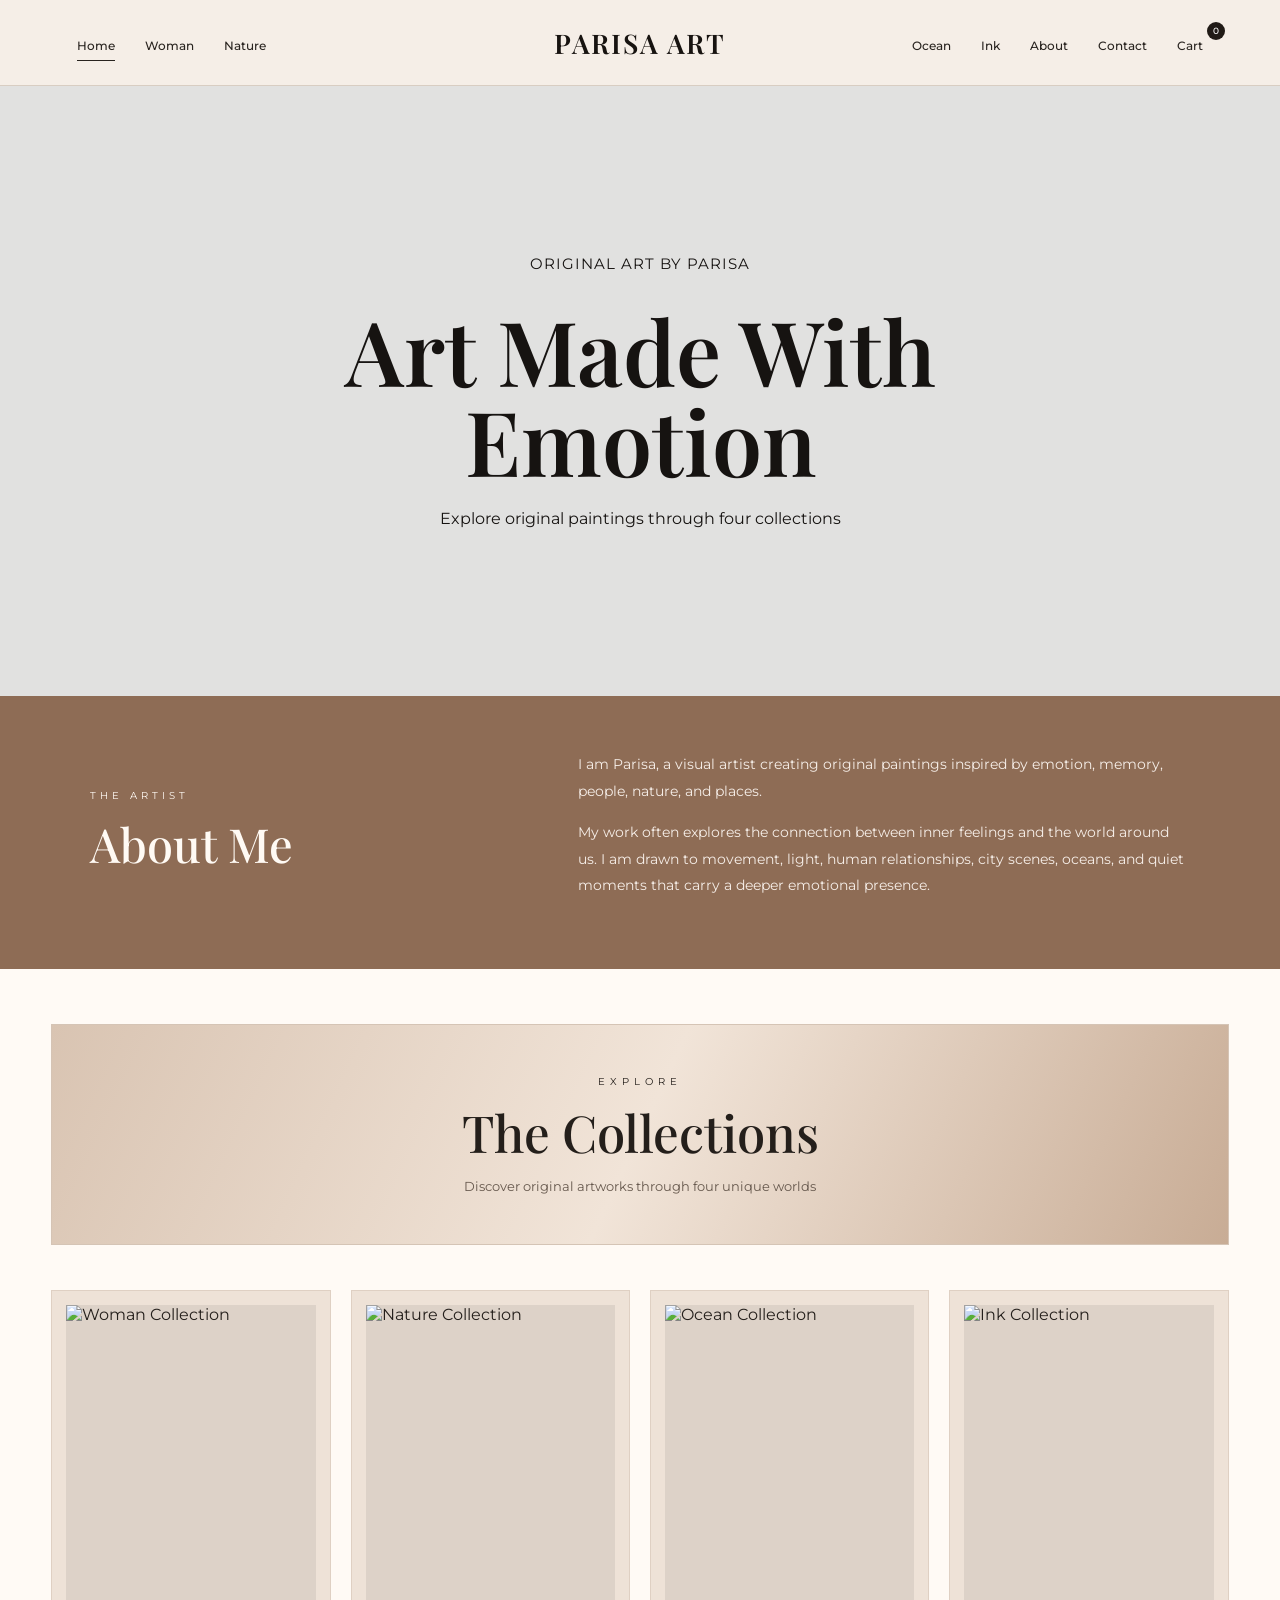
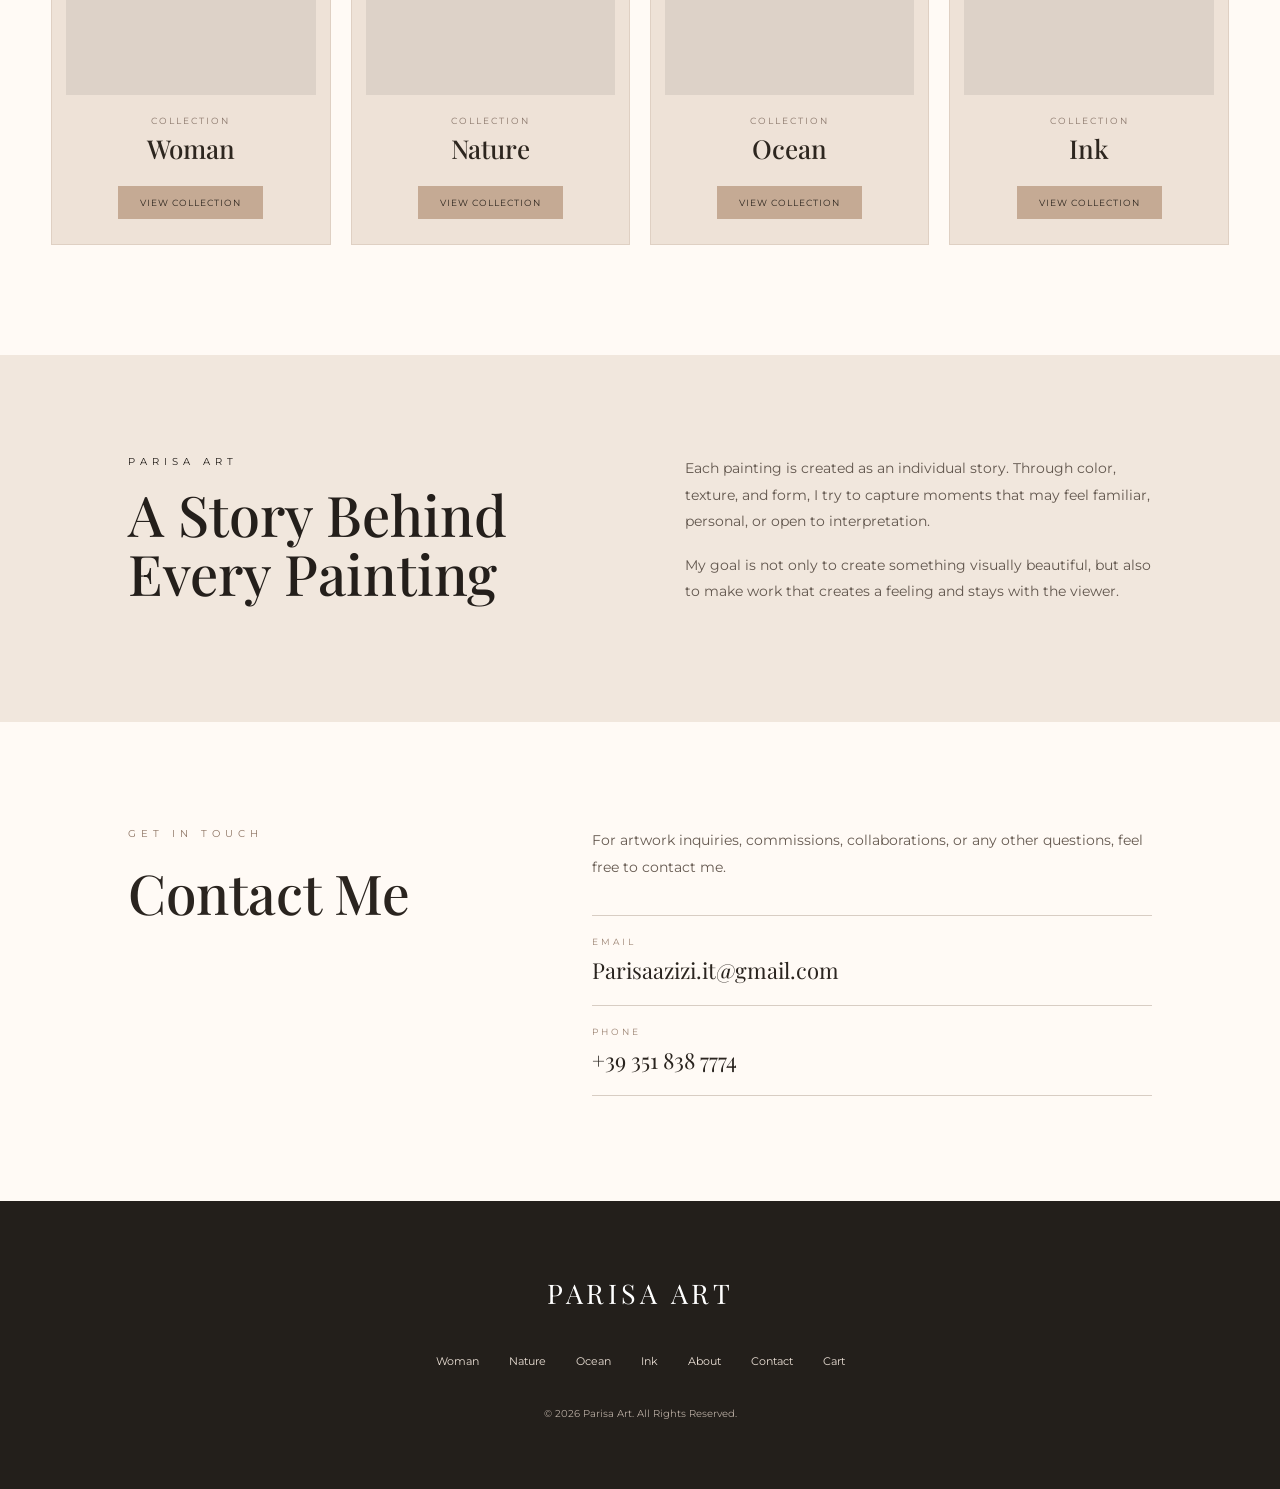
==== index.html @ aad789e2 "Add files via upload" ====
<!DOCTYPE html>
<html lang="en">

<head>
    <meta charset="UTF-8">

    <meta
        name="viewport"
        content="width=device-width, initial-scale=1.0"
    >

    <title>Parisa Art</title>

    <link rel="stylesheet" href="style.css">
    <link rel="stylesheet" href="home.css">

    <link rel="preconnect" href="https://fonts.googleapis.com">

    <link
        rel="preconnect"
        href="https://fonts.gstatic.com"
        crossorigin
    >

    <link
        href="https://fonts.googleapis.com/css2?family=Montserrat:wght@400;500;600&family=Playfair+Display:wght@500;600&display=swap"
        rel="stylesheet"
    >
</head>


<body class="home-page">


<!-- =========================================
     HEADER
========================================= -->

<header class="home-header">

    <nav class="home-nav home-nav-left">

        <a
            href="index.html"
            class="active"
        >
            Home
        </a>

        <a href="woman.html">
            Woman
        </a>

        <a href="nature.html">
            Nature
        </a>

    </nav>


    <a
        href="index.html"
        class="home-logo"
    >
        PARISA ART
    </a>


    <nav class="home-nav home-nav-right">

        <a href="ocean.html">
            Ocean
        </a>

        <a href="ink.html">
            Ink
        </a>

        <a href="#about">
            About
        </a>

        <a href="#contact">
            Contact
        </a>

        <a
            href="cart.html"
            class="home-cart"
        >
            Cart

            <span id="cart-count">
                0
            </span>
        </a>

    </nav>

</header>



<!-- =========================================
     HERO
========================================= -->

<section class="home-hero">

    <div class="home-hero-background"></div>


    <div class="home-hero-content">

        <p>
            ORIGINAL ART BY PARISA
        </p>


        <h1>
            Art Made With Emotion
        </h1>


        <span>
            Explore original paintings through four collections
        </span>

    </div>

</section>



<!-- =========================================
     ABOUT ME BROWN BAR
========================================= -->

<section
    class="about-strip"
    id="about"
>

    <div class="about-strip-inner">

        <div class="about-strip-title">

            <p>
                THE ARTIST
            </p>

            <h2>
                About Me
            </h2>

        </div>


        <div class="about-strip-text">

            <p>
                I am Parisa, a visual artist creating original
                paintings inspired by emotion, memory, people,
                nature, and places.
            </p>

            <p>
                My work often explores the connection between
                inner feelings and the world around us. I am
                drawn to movement, light, human relationships,
                city scenes, oceans, and quiet moments that
                carry a deeper emotional presence.
            </p>

        </div>

    </div>

</section>



<!-- =========================================
     COLLECTION INTRO
========================================= -->

<section class="collection-banner">

    <p>
        EXPLORE
    </p>

    <h2>
        The Collections
    </h2>

    <span>
        Discover original artworks through four unique worlds
    </span>

</section>



<!-- =========================================
     FOUR COLLECTIONS
========================================= -->

<main class="home-collections">


    <!-- WOMAN -->

    <a
        href="woman.html"
        class="home-collection-card"
    >

        <div class="home-collection-image">

            <img
                src="image/birth-God.jpg"
                alt="Woman Collection"
            >

        </div>


        <div class="home-collection-info">

            <p>
                Collection
            </p>

            <h3>
                Woman
            </h3>

            <span>
                VIEW COLLECTION
            </span>

        </div>

    </a>



    <!-- NATURE -->

    <a
        href="nature.html"
        class="home-collection-card"
    >

        <div class="home-collection-image">

            <img
                src="image/Salzburg night.jpg"
                alt="Nature Collection"
            >

        </div>


        <div class="home-collection-info">

            <p>
                Collection
            </p>

            <h3>
                Nature
            </h3>

            <span>
                VIEW COLLECTION
            </span>

        </div>

    </a>



    <!-- OCEAN -->

    <a
        href="ocean.html"
        class="home-collection-card"
    >

        <div class="home-collection-image">

            <img
                src="image/Ocean 2.jpg"
                alt="Ocean Collection"
            >

        </div>


        <div class="home-collection-info">

            <p>
                Collection
            </p>

            <h3>
                Ocean
            </h3>

            <span>
                VIEW COLLECTION
            </span>

        </div>

    </a>



    <!-- INK -->

    <a
        href="ink.html"
        class="home-collection-card"
    >

        <div class="home-collection-image">

            <img
                src="image/1-1.jpg"
                alt="Ink Collection"
            >

        </div>


        <div class="home-collection-info">

            <p>
                Collection
            </p>

            <h3>
                Ink
            </h3>

            <span>
                VIEW COLLECTION
            </span>

        </div>

    </a>


</main>



<!-- =========================================
     ARTIST STORY
========================================= -->

<section class="home-about">

    <div class="home-about-left">

        <p>
            PARISA ART
        </p>


        <h2>
            A Story Behind
            Every Painting
        </h2>

    </div>


    <div class="home-about-right">

        <p>
            Each painting is created as an individual story.
            Through color, texture, and form, I try to capture
            moments that may feel familiar, personal, or open
            to interpretation.
        </p>


        <p>
            My goal is not only to create something visually
            beautiful, but also to make work that creates a
            feeling and stays with the viewer.
        </p>

    </div>

</section>



<!-- =========================================
     CONTACT ME - WHITE SECTION
========================================= -->

<section
    class="home-contact-white"
    id="contact"
>

    <div class="contact-white-title">

        <p>
            GET IN TOUCH
        </p>

        <h2>
            Contact Me
        </h2>

    </div>


    <div class="contact-white-content">

        <p class="contact-white-intro">
            For artwork inquiries, commissions,
            collaborations, or any other questions,
            feel free to contact me.
        </p>


        <div class="contact-white-row">

            <span>
                EMAIL
            </span>

            <a href="mailto:Parisaazizi.it@gmail.com">
                Parisaazizi.it@gmail.com
            </a>

        </div>


        <div class="contact-white-row">

            <span>
                PHONE
            </span>

            <a href="tel:+393518387774">
                +39 351 838 7774
            </a>

        </div>

    </div>

</section>



<!-- =========================================
     FOOTER
========================================= -->

<footer class="home-footer">

    <a
        href="index.html"
        class="home-footer-logo"
    >
        PARISA ART
    </a>


    <div class="home-footer-links">

        <a href="woman.html">
            Woman
        </a>

        <a href="nature.html">
            Nature
        </a>

        <a href="ocean.html">
            Ocean
        </a>

        <a href="ink.html">
            Ink
        </a>

        <a href="#about">
            About
        </a>

        <a href="#contact">
            Contact
        </a>

        <a href="cart.html">
            Cart
        </a>

    </div>


    <p>
        © 2026 Parisa Art. All Rights Reserved.
    </p>

</footer>


<script src="script.js"></script>


</body>

</html>
---- style.css ----
/* =========================
   GENERAL
========================= */

* {
    margin: 0;
    padding: 0;
    box-sizing: border-box;
}


html {
    scroll-behavior: smooth;
}


body {
    font-family: "Montserrat", sans-serif;

    background: #fffdf9;

    color: #1c1c1c;
}


a {
    color: inherit;
}


button {
    font-family: inherit;
}



/* =========================
   HEADER
========================= */

.site-header {
    min-height: 82px;

    display: grid;

    grid-template-columns:
        1fr auto 1fr;

    align-items: center;

    padding:
        0 5%;

    background: white;

    border-bottom:
        1px solid #e8e4dd;

    position: sticky;

    top: 0;

    z-index: 100;
}


.logo {
    justify-self: start;

    text-decoration: none;

    font-size: 22px;

    font-weight: 500;

    letter-spacing: 5px;
}


.main-nav {
    display: flex;

    align-items: center;

    justify-content: center;

    gap: 38px;
}


.main-nav a {
    text-decoration: none;

    font-size: 11px;

    letter-spacing: 1px;
}


.main-nav a:hover {
    opacity: 0.5;
}


.cart-link {
    justify-self: end;

    position: relative;

    text-decoration: none;

    font-size: 11px;

    letter-spacing: 1px;
}


#cart-count {
    display: inline-flex;

    align-items: center;

    justify-content: center;

    width: 20px;

    height: 20px;

    margin-left: 5px;

    border-radius: 50%;

    background: #1c1c1c;

    color: white;

    font-size: 10px;
}



/* =========================
   HOME INTRO
========================= */

.home-intro {
    padding:
        110px 20px
        70px;

    text-align: center;
}


.eyebrow {
    margin-bottom: 20px;

    font-size: 10px;

    letter-spacing: 5px;

    text-transform: uppercase;
}


.home-intro h1 {
    font-family:
        "Playfair Display",
        serif;

    font-size:
        clamp(
            48px,
            6vw,
            85px
        );

    font-weight: 500;

    line-height: 1;
}


.intro-text {
    margin-top: 25px;

    color: #777;

    font-size: 14px;
}



/* =========================
   HOME CATEGORIES
========================= */

.home-categories {
    width: min(
        1450px,
        92%
    );

    margin:
        0 auto 120px;

    display: grid;

    grid-template-columns:
        repeat(
            2,
            minmax(0, 1fr)
        );

    gap: 55px 35px;
}


.category-card {
    text-decoration: none;

    display: block;
}


.category-image {
    overflow: hidden;

    background: #eee8df;
}


.category-image img {
    width: 100%;

    height: 620px;

    display: block;

    object-fit: cover;

    transition:
        transform 0.5s ease;
}


.category-card:hover
.category-image img {
    transform:
        scale(1.025);
}


.category-info {
    padding:
        20px 2px;
}


.category-info h2 {
    margin-bottom: 8px;

    font-family:
        "Playfair Display",
        serif;

    font-size: 36px;

    font-weight: 500;
}


.category-info span {
    font-size: 11px;

    letter-spacing: 1px;
}



/* =========================
   ABOUT HOME
========================= */

.about-section {
    padding:
        120px 20px;

    text-align: center;

    background: #eee6da;
}


.about-section h2 {
    margin:
        20px 0 25px;

    font-family:
        "Playfair Display",
        serif;

    font-size: 50px;

    font-weight: 500;
}


.about-section > p:last-child {
    max-width: 650px;

    margin: auto;

    color: #555;

    line-height: 1.9;

    font-size: 14px;
}



/* =========================
   COLLECTION HEADER
========================= */

.collection-header {
    padding:
        100px 20px
        75px;

    text-align: center;
}


.collection-header h1 {
    font-family:
        "Playfair Display",
        serif;

    font-size:
        clamp(
            45px,
            6vw,
            72px
        );

    font-weight: 500;
}


.collection-header > p:last-child {
    max-width: 650px;

    margin:
        22px auto 0;

    color: #777;

    font-size: 14px;

    line-height: 1.8;
}



/* =========================
   COLLECTION GRID
========================= */

.collection-container {
    width: min(
        1450px,
        92%
    );

    margin:
        0 auto;

    padding-bottom:
        120px;
}


.art-grid {
    display: grid;

    grid-template-columns:
        repeat(
            3,
            minmax(0, 1fr)
        );

    gap:
        70px 35px;
}


.art-card {
    min-width: 0;
}


.image-container {
    position: relative;

    overflow: hidden;

    background: #f1ece4;
}


.image-container img {
    width: 100%;

    height: 520px;

    display: block;

    object-fit: contain;

    background: #f1ece4;

    transition:
        transform 0.4s ease;
}


.art-card:hover
.image-container img {
    transform:
        scale(1.015);
}



/* =========================
   FAVORITE
========================= */

.heart {
    position: absolute;

    top: 15px;

    right: 15px;

    width: 40px;

    height: 40px;

    display: flex;

    align-items: center;

    justify-content: center;

    border: none;

    border-radius: 50%;

    background:
        rgba(
            255,
            255,
            255,
            0.92
        );

    cursor: pointer;

    font-size: 20px;
}


.heart.active {
    color: #a32929;
}



/* =========================
   ART INFO
========================= */

.art-details {
    padding-top: 18px;
}


.art-details h3 {
    margin-bottom: 7px;

    font-size: 16px;

    font-weight: 600;
}


.art-details p {
    min-height: 28px;

    margin-bottom: 18px;

    color: #777;

    font-size: 11px;
}


.art-bottom {
    display: flex;

    justify-content:
        space-between;

    align-items: center;

    gap: 20px;
}


.art-bottom strong {
    font-size: 16px;
}


.add-cart {
    border: none;

    background: transparent;

    cursor: pointer;

    text-decoration: underline;

    font-size: 11px;
}



/* =========================
   FOOTER
========================= */

footer {
    padding:
        65px 20px;

    text-align: center;

    background: #1d1d1d;

    color: white;

    font-size: 11px;

    line-height: 2;
}


.footer-logo {
    margin-bottom: 14px;

    font-size: 23px;

    letter-spacing: 5px;
}



/* =========================
   CART PAGE
========================= */

.cart-page {
    width: min(
        1100px,
        90%
    );

    min-height: 65vh;

    margin:
        80px auto;
}


.cart-page h1 {
    margin-bottom: 45px;

    font-family:
        "Playfair Display",
        serif;

    font-size: 52px;

    font-weight: 500;
}


.cart-item {
    display: grid;

    grid-template-columns:
        120px
        1fr
        auto
        auto;

    gap: 25px;

    align-items: center;

    padding:
        25px 0;

    border-bottom:
        1px solid #ddd;
}


.cart-item-image {
    width: 110px;

    height: 130px;

    object-fit: contain;

    background: #f1ece4;
}


.cart-item-info h3 {
    margin-bottom: 8px;

    font-size: 16px;
}


.cart-item-info p {
    color: #777;

    font-size: 11px;
}


.cart-item-price {
    font-weight: 600;
}


.remove-button {
    border: none;

    background: transparent;

    cursor: pointer;

    text-decoration: underline;
}


.cart-summary {
    width: min(
        420px,
        100%
    );

    margin:
        50px 0
        0 auto;

    padding: 30px;

    background: #f1ece4;
}


.cart-summary-row {
    display: flex;

    justify-content:
        space-between;

    margin-bottom: 25px;

    font-size: 19px;

    font-weight: 600;
}


.checkout-button {
    width: 100%;

    padding: 16px;

    border: none;

    background: #1d1d1d;

    color: white;

    cursor: pointer;
}


.empty-cart {
    padding:
        60px 0;

    color: #777;
}



/* =========================
   TABLET
========================= */

@media
(max-width: 1000px) {

    .site-header {
        grid-template-columns:
            1fr auto;
    }


    .main-nav {
        display: none;
    }


    .home-categories {
        grid-template-columns:
            1fr 1fr;
    }


    .category-image img {
        height: 480px;
    }


    .art-grid {
        grid-template-columns:
            repeat(
                2,
                1fr
            );
    }

}



/* =========================
   MOBILE
========================= */

@media
(max-width: 650px) {

    .site-header {
        min-height: 70px;

        padding:
            0 20px;
    }


    .logo {
        font-size: 17px;

        letter-spacing: 3px;
    }


    .home-intro {
        padding-top: 80px;
    }


    .home-categories {
        grid-template-columns:
            1fr;

        gap: 45px;
    }


    .category-image img {
        height: 480px;
    }


    .category-info h2 {
        font-size: 31px;
    }


    .collection-container {
        width: calc(
            100% - 40px
        );
    }


    .art-grid {
        grid-template-columns:
            1fr;
    }


    .image-container img {
        height: auto;

        max-height: 650px;
    }


    .cart-item {
        grid-template-columns:
            90px 1fr;
    }


    .cart-item-price,
    .remove-button {
        grid-column: 2;
    }

}
---- home.css ----
/* =========================================
   HOME PAGE
========================================= */

.home-page {
    margin: 0;

    background: #fffaf5 !important;

    color: #241f1b;
}



/* =========================================
   HEADER
========================================= */

.home-header {
    height: 86px;

    display: grid;

    grid-template-columns:
        1fr auto 1fr;

    align-items: center;

    padding: 0 6%;

    background: #f5eee7;

    border-bottom:
        1px solid #d8cdc2;

    position: relative;

    z-index: 20;
}


.home-nav {
    display: flex;

    align-items: center;

    gap: 30px;
}


.home-nav-left {
    justify-content: flex-start;
}


.home-nav-right {
    justify-content: flex-end;
}


.home-nav a {
    position: relative;

    padding: 32px 0 27px;

    color: #28231f;

    text-decoration: none;

    font-size: 12px;

    font-weight: 500;
}


.home-nav a::after {
    content: "";

    position: absolute;

    left: 0;

    bottom: 19px;

    width: 0;

    height: 1px;

    background: #28231f;

    transition: width 0.25s ease;
}


.home-nav a:hover::after,
.home-nav a.active::after {
    width: 100%;
}


.home-logo {
    color: #171310;

    text-decoration: none;

    font-family:
        "Playfair Display",
        serif;

    font-size: 27px;

    font-weight: 600;

    letter-spacing: 2px;
}


.home-cart {
    position: relative;
}


.home-cart #cart-count {
    position: absolute;

    top: 16px;

    right: -22px;

    width: 18px;

    height: 18px;

    display: flex;

    align-items: center;

    justify-content: center;

    background: #201a16;

    color: white;

    border-radius: 50%;

    font-size: 9px;
}



/* =========================================
   HERO
========================================= */

.home-hero {
    position: relative;

    min-height: 610px;

    display: flex;

    align-items: center;

    justify-content: center;

    overflow: hidden;

    text-align: center;

    background: #ddd;
}


.home-hero-background {
    position: absolute;

    inset: -20px;

    background-image:
        url("image/Head.jpg");

    background-size: cover;

    background-position: center;

    filter: blur(7px);

    transform: scale(1.06);
}


.home-hero::after {
    content: "";

    position: absolute;

    inset: 0;

    background:
        rgba(255, 248, 241, 0.10);
}


.home-hero-content {
    position: relative;

    z-index: 2;

    max-width: 950px;

    padding: 50px 25px;

    color: #161311;
}


.home-hero-content > p {
    margin-bottom: 32px;

    font-size: 15px;

    letter-spacing: 1px;
}


.home-hero-content h1 {
    margin-bottom: 24px;

    font-family:
        "Playfair Display",
        serif;

    font-size:
        clamp(
            58px,
            7vw,
            90px
        );

    font-weight: 600;

    line-height: 1;
}


.home-hero-content span {
    font-size: 16px;
}



/* =========================================
   ABOUT ME BROWN STRIP
========================================= */

.about-strip {
    padding:
        55px 7%;

    background: #8e6c55;

    color: #fffaf4;
}


.about-strip-inner {
    width:
        min(
            1250px,
            100%
        );

    margin: auto;

    display: grid;

    grid-template-columns:
        0.8fr 1.2fr;

    gap: 80px;

    align-items: center;
}


.about-strip-title > p {
    margin-bottom: 10px;

    font-size: 10px;

    letter-spacing: 4px;
}


.about-strip-title h2 {
    font-family:
        "Playfair Display",
        serif;

    font-size: 47px;

    font-weight: 500;
}


.about-strip-text p {
    max-width: 650px;

    margin-bottom: 15px;

    font-size: 14px;

    line-height: 1.9;

    color: #f6eee8;
}



/* =========================================
   COLLECTION BANNER
========================================= */

.collection-banner {
    margin:
        55px auto 45px;

    width:
        min(
            92%,
            1400px
        );

    padding:
        50px 20px;

    text-align: center;

    background:
        linear-gradient(
            115deg,
            #d9c4b2,
            #f1e4d8,
            #c8ac95
        );

    border:
        1px solid #d5c4b5;
}


.collection-banner > p {
    margin-bottom: 10px;

    font-size: 10px;

    letter-spacing: 5px;
}


.collection-banner h2 {
    font-family:
        "Playfair Display",
        serif;

    font-size: 51px;

    font-weight: 500;
}


.collection-banner span {
    display: block;

    margin-top: 12px;

    font-size: 13px;

    color: #66584d;
}



/* =========================================
   FOUR COLLECTIONS
========================================= */

.home-collections {
    width:
        min(
            1400px,
            92%
        );

    margin:
        0 auto 110px;

    display: grid;

    grid-template-columns:
        repeat(
            4,
            minmax(0, 1fr)
        );

    gap: 20px;
}


.home-collection-card {
    display: block;

    background: #eee2d7;

    border:
        1px solid #dfd0c3;

    text-decoration: none;

    transition:
        transform 0.25s ease;
}


.home-collection-card:hover {
    transform:
        translateY(-5px);
}


.home-collection-image {
    margin:
        14px 14px 0;

    overflow: hidden;

    background: #ddd2c8;
}


.home-collection-image img {
    width: 100%;

    height: 390px;

    display: block;

    object-fit: cover;

    transition:
        transform 0.45s ease;
}


.home-collection-card:hover
.home-collection-image img {
    transform:
        scale(1.025);
}


.home-collection-info {
    padding:
        20px 18px 25px;

    text-align: center;

    color: #2d261f;
}


.home-collection-info p {
    margin-bottom: 5px;

    color: #89766a;

    font-size: 9px;

    letter-spacing: 2px;

    text-transform: uppercase;
}


.home-collection-info h3 {
    margin-bottom: 20px;

    font-family:
        "Playfair Display",
        serif;

    font-size: 26px;

    font-weight: 500;
}


.home-collection-info span {
    display: inline-block;

    padding:
        11px 22px;

    background: #c5aa94;

    font-size: 9px;

    letter-spacing: 1px;
}



/* =========================================
   ARTIST STORY
========================================= */

.home-about {
    display: grid;

    grid-template-columns:
        1fr 1fr;

    gap: 90px;

    padding:
        100px 10%;

    background: #f1e7dd;
}


.home-about-left > p {
    margin-bottom: 17px;

    font-size: 10px;

    letter-spacing: 5px;
}


.home-about-left h2 {
    max-width: 550px;

    font-family:
        "Playfair Display",
        serif;

    font-size: 56px;

    font-weight: 500;

    line-height: 1.05;
}


.home-about-right {
    display: flex;

    flex-direction: column;

    justify-content: center;
}


.home-about-right p {
    max-width: 600px;

    margin-bottom: 17px;

    color: #62574e;

    font-size: 14px;

    line-height: 1.9;
}



/* =========================================
   CONTACT - WHITE SECTION
========================================= */

.home-contact-white {
    padding:
        105px 10%;

    display: grid;

    grid-template-columns:
        0.8fr 1.2fr;

    gap: 90px;

    background: #fffaf5;

    color: #2a241f;
}


.contact-white-title > p {
    margin-bottom: 15px;

    color: #8f7665;

    font-size: 10px;

    letter-spacing: 5px;
}


.contact-white-title h2 {
    margin: 0;

    font-family:
        "Playfair Display",
        serif;

    font-size: 55px;

    font-weight: 500;
}


.contact-white-intro {
    max-width: 650px;

    margin:
        0 0 35px;

    color: #665a51;

    font-size: 14px;

    line-height: 1.9;
}


.contact-white-row {
    padding:
        20px 0;

    border-top:
        1px solid #d8cdc3;
}


.contact-white-row:last-child {
    border-bottom:
        1px solid #d8cdc3;
}


.contact-white-row span {
    display: block;

    margin-bottom: 8px;

    color: #9b8372;

    font-size: 9px;

    letter-spacing: 3px;
}


.contact-white-row a {
    color: #2a241f;

    text-decoration: none;

    font-family:
        "Playfair Display",
        serif;

    font-size: 22px;
}


.contact-white-row a:hover {
    opacity: 0.6;
}



/* =========================================
   FOOTER
========================================= */

.home-footer {
    padding:
        65px 20px;

    text-align: center;

    background: #231f1b;

    color: white;
}


.home-footer-logo {
    display: inline-block;

    margin-bottom: 30px;

    color: white;

    text-decoration: none;

    font-family:
        "Playfair Display",
        serif;

    font-size: 27px;

    letter-spacing: 4px;
}


.home-footer-links {
    display: flex;

    justify-content: center;

    flex-wrap: wrap;

    gap: 30px;

    margin-bottom: 32px;
}


.home-footer-links a {
    color: #e9ded4;

    text-decoration: none;

    font-size: 11px;
}


.home-footer > p {
    color: #b6aaa0;

    font-size: 10px;
}



/* =========================================
   TABLET
========================================= */

@media
(max-width: 1000px) {

    .home-header {
        grid-template-columns:
            1fr auto;
    }


    .home-nav-left,
    .home-nav-right > a:not(.home-cart) {
        display: none;
    }


    .home-logo {
        justify-self: start;
    }


    .home-nav-right {
        justify-self: end;
    }


    .about-strip-inner {
        grid-template-columns:
            1fr;

        gap: 30px;
    }


    .home-collections {
        grid-template-columns:
            repeat(
                2,
                1fr
            );
    }


    .home-collection-image img {
        height: 470px;
    }


    .home-about,
    .home-contact-white {
        grid-template-columns:
            1fr;

        gap: 40px;
    }

}



/* =========================================
   MOBILE
========================================= */

@media
(max-width: 650px) {

    .home-header {
        height: 72px;

        padding:
            0 20px;
    }


    .home-logo {
        font-size: 19px;
    }


    .home-hero {
        min-height: 480px;
    }


    .home-hero-content h1 {
        font-size: 51px;
    }


    .home-hero-content span {
        font-size: 13px;
    }


    .about-strip {
        padding:
            50px 25px;
    }


    .about-strip-title h2 {
        font-size: 40px;
    }


    .collection-banner {
        margin-top: 30px;
    }


    .collection-banner h2 {
        font-size: 40px;
    }


    .home-collections {
        grid-template-columns:
            1fr;
    }


    .home-collection-image img {
        height: 500px;
    }


    .home-about {
        padding:
            75px 25px;
    }


    .home-about-left h2 {
        font-size: 43px;
    }


    .home-contact-white {
        padding:
            75px 25px;
    }


    .contact-white-title h2 {
        font-size: 43px;
    }


    .contact-white-row a {
        font-size: 17px;
    }

}
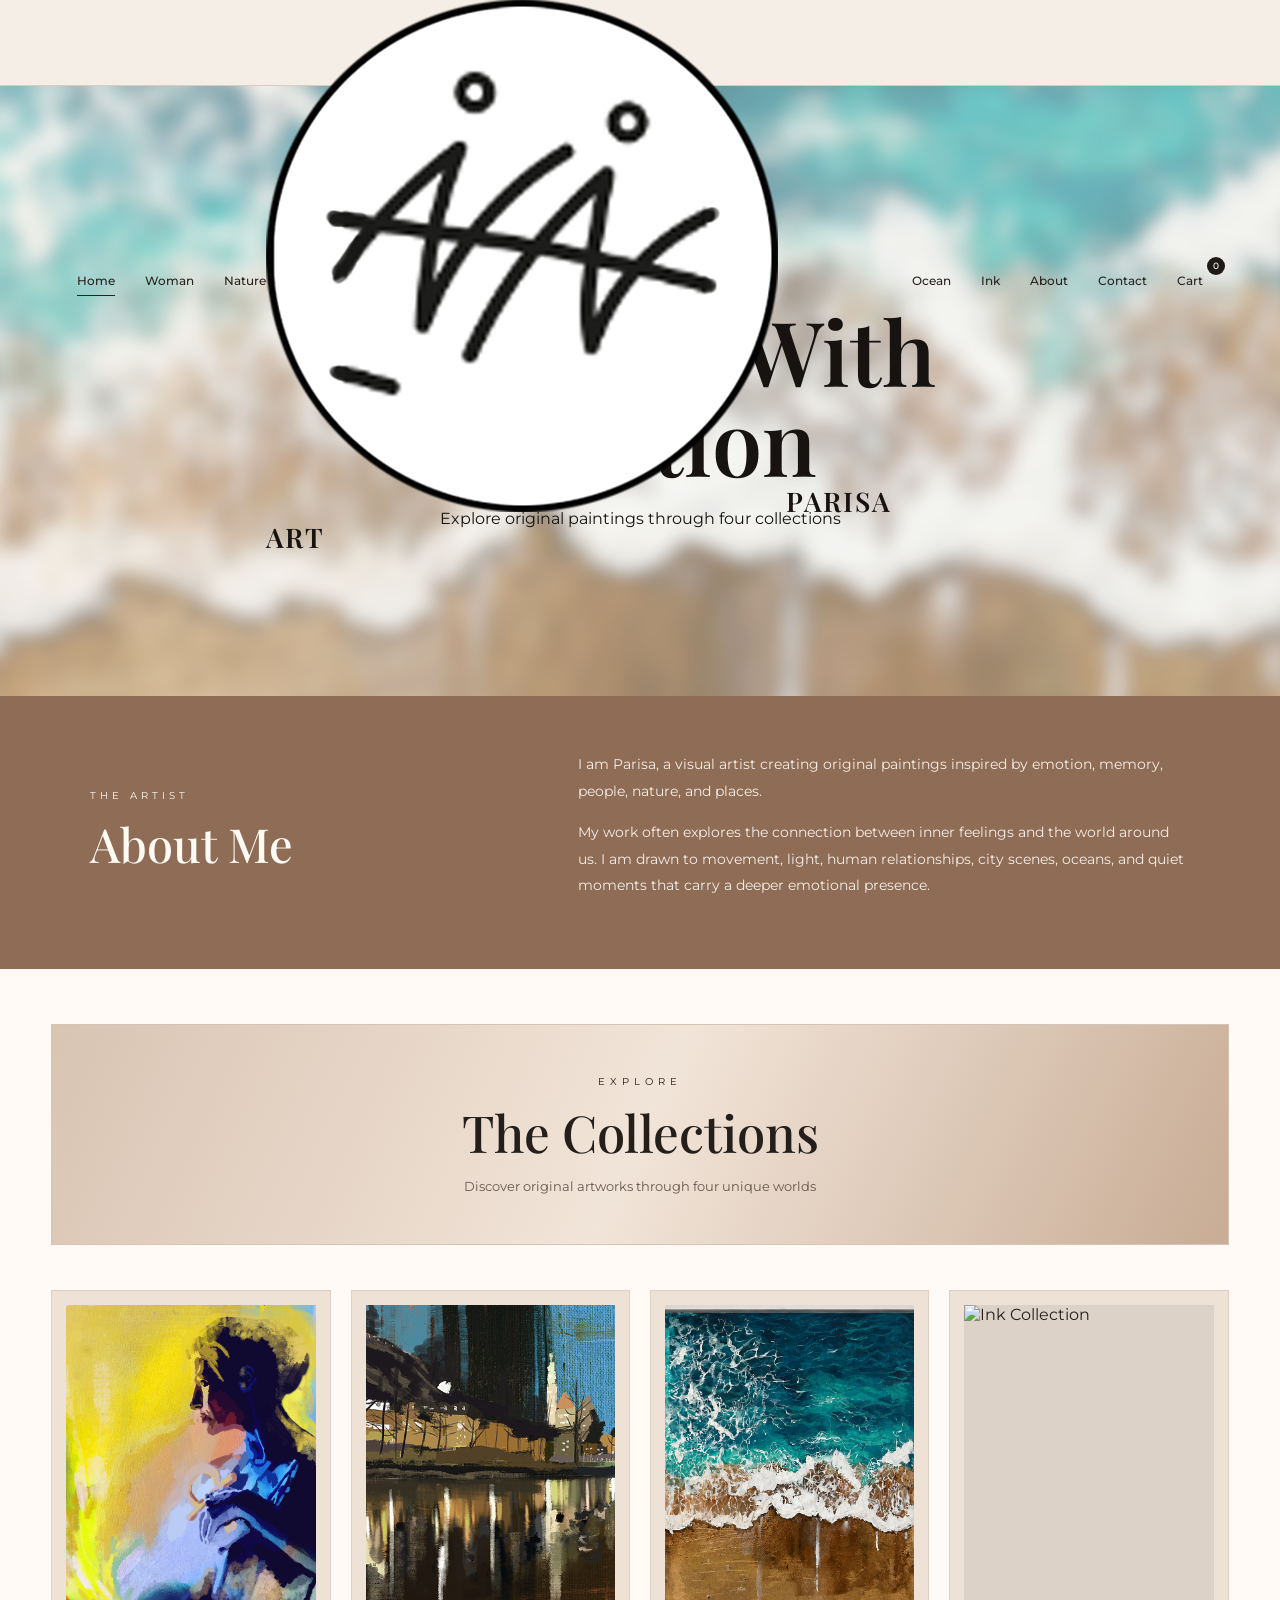
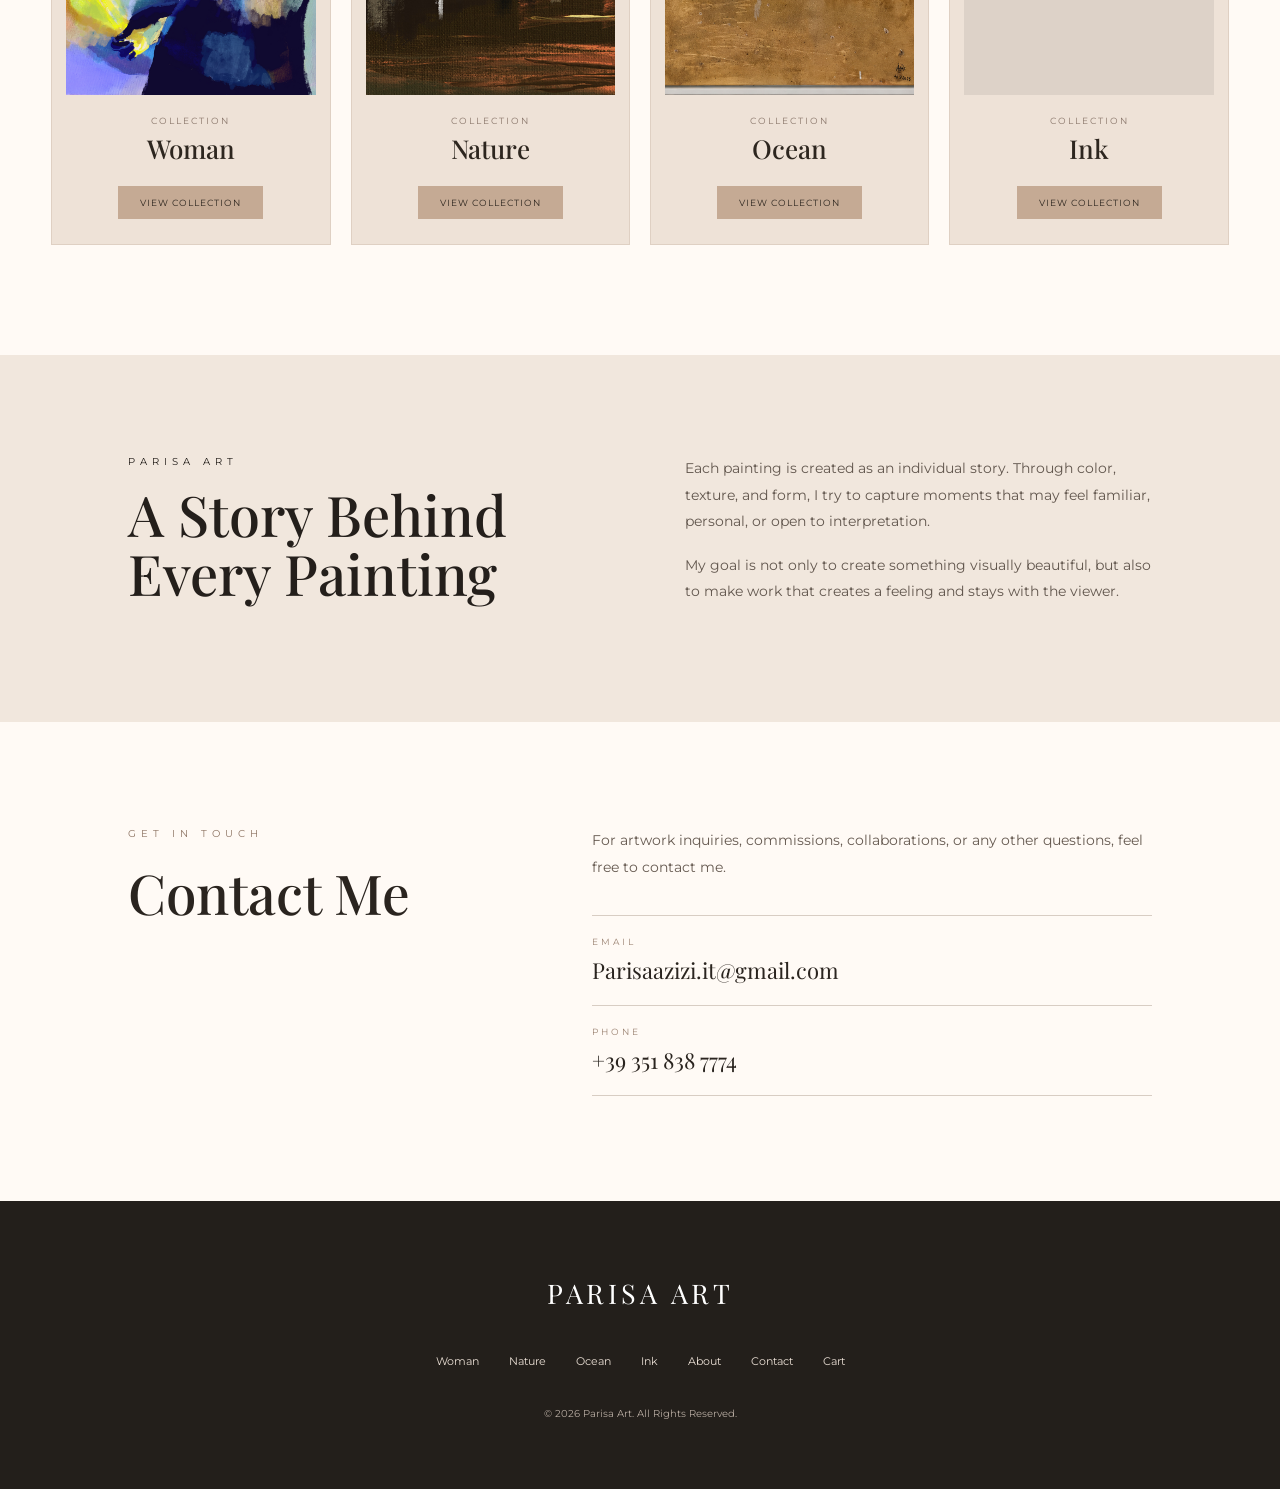
==== commit 3c729542: "Update index.html" ====
--- a/index.html
+++ b/index.html
@@ -10,6 +10,18 @@
     >
 
     <title>Parisa Art</title>
+
+    <!-- FAVICON -->
+    <link
+        rel="icon"
+        type="image/png"
+        href="image/Icon.png"
+    >
+
+    <link
+        rel="apple-touch-icon"
+        href="image/Icon.png"
+    >
 
     <link rel="stylesheet" href="style.css">
     <link rel="stylesheet" href="home.css">
@@ -62,7 +74,17 @@
         href="index.html"
         class="home-logo"
     >
-        PARISA ART
+
+        <img
+            src="image/Icon.png"
+            alt="Parisa Art Logo"
+            class="home-logo-image"
+        >
+
+        <span>
+            PARISA ART
+        </span>
+
     </a>
 
 
@@ -524,4 +546,4 @@
 
 </body>
 
-</html>+</html>
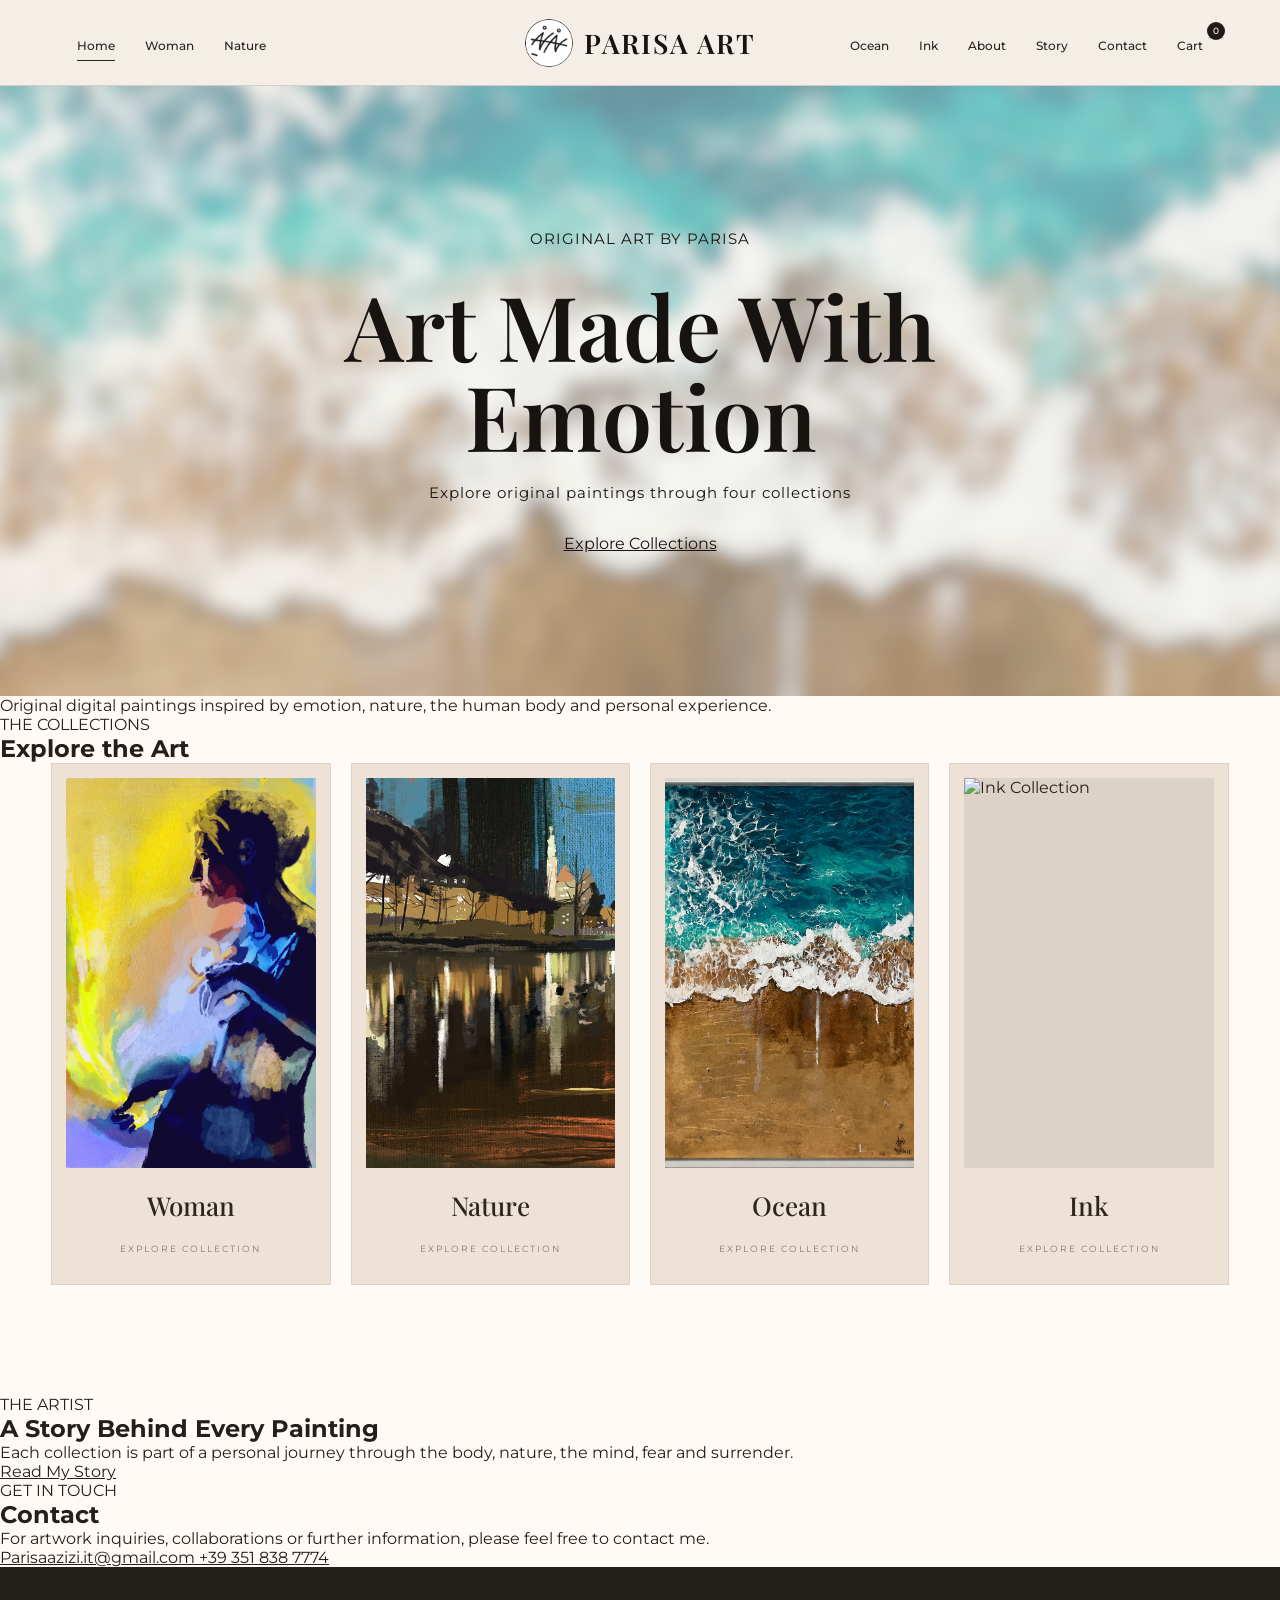
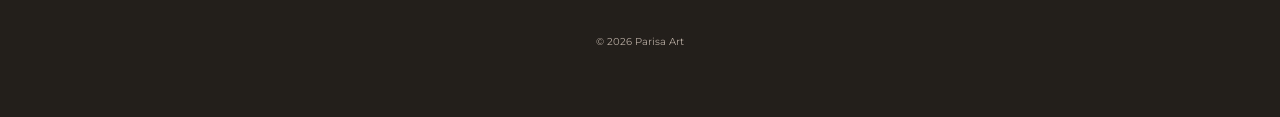
==== commit 31b1427d: "Update index.html" ====
--- a/index.html
+++ b/index.html
@@ -1,549 +1,286 @@
 <!DOCTYPE html>
 <html lang="en">
-
 <head>
     <meta charset="UTF-8">
-
-    <meta
-        name="viewport"
-        content="width=device-width, initial-scale=1.0"
-    >
+    <meta name="viewport" content="width=device-width, initial-scale=1.0">
 
     <title>Parisa Art</title>
 
-    <!-- FAVICON -->
-    <link
-        rel="icon"
-        type="image/png"
-        href="image/Icon.png"
-    >
-
-    <link
-        rel="apple-touch-icon"
-        href="image/Icon.png"
-    >
+    <link rel="icon" type="image/png" href="image/Icon.png">
+    <link rel="apple-touch-icon" href="image/Icon.png">
 
     <link rel="stylesheet" href="style.css">
     <link rel="stylesheet" href="home.css">
 
     <link rel="preconnect" href="https://fonts.googleapis.com">
-
-    <link
-        rel="preconnect"
-        href="https://fonts.gstatic.com"
-        crossorigin
-    >
-
-    <link
-        href="https://fonts.googleapis.com/css2?family=Montserrat:wght@400;500;600&family=Playfair+Display:wght@500;600&display=swap"
-        rel="stylesheet"
-    >
+    <link rel="preconnect" href="https://fonts.gstatic.com" crossorigin>
+
+    <link href="https://fonts.googleapis.com/css2?family=Montserrat:wght@400;500;600&family=Playfair+Display:wght@500;600&display=swap" rel="stylesheet">
 </head>
 
-
 <body class="home-page">
 
-
-<!-- =========================================
-     HEADER
-========================================= -->
-
 <header class="home-header">
 
     <nav class="home-nav home-nav-left">
-
-        <a
-            href="index.html"
-            class="active"
-        >
-            Home
-        </a>
-
-        <a href="woman.html">
-            Woman
-        </a>
-
-        <a href="nature.html">
-            Nature
-        </a>
-
+        <a href="index.html" class="active">Home</a>
+        <a href="woman.html">Woman</a>
+        <a href="nature.html">Nature</a>
     </nav>
 
-
-    <a
-        href="index.html"
-        class="home-logo"
-    >
-
-        <img
-            src="image/Icon.png"
-            alt="Parisa Art Logo"
-            class="home-logo-image"
-        >
-
-        <span>
-            PARISA ART
-        </span>
-
+    <a href="index.html" class="home-logo">
+        <img src="image/Icon.png"
+             alt="Parisa Art Logo"
+             class="home-logo-image">
+        <span>PARISA ART</span>
     </a>
 
-
     <nav class="home-nav home-nav-right">
-
-        <a href="ocean.html">
-            Ocean
-        </a>
-
-        <a href="ink.html">
-            Ink
-        </a>
-
-        <a href="#about">
-            About
-        </a>
-
-        <a href="#contact">
-            Contact
-        </a>
-
-        <a
-            href="cart.html"
-            class="home-cart"
-        >
-            Cart
-
-            <span id="cart-count">
-                0
-            </span>
-        </a>
-
+        <a href="ocean.html">Ocean</a>
+        <a href="ink.html">Ink</a>
+
+        <!-- NEW PAGES -->
+        <a href="about.html">About</a>
+        <a href="story.html">Story</a>
+
+        <a href="#contact">Contact</a>
+
+        <a href="cart.html" class="home-cart">
+            Cart <span id="cart-count">0</span>
+        </a>
     </nav>
 
 </header>
 
 
-
-<!-- =========================================
-     HERO
-========================================= -->
-
-<section class="home-hero">
-
-    <div class="home-hero-background"></div>
-
-
-    <div class="home-hero-content">
+<main>
+
+    <!-- HERO -->
+    <section class="home-hero">
+
+        <div class="home-hero-background"
+             style="background-image: url('image/Head.jpg');">
+        </div>
+
+        <div class="home-hero-overlay"></div>
+
+        <div class="home-hero-content">
+
+            <p class="home-hero-eyebrow">
+                ORIGINAL ART BY PARISA
+            </p>
+
+            <h1>
+                Art Made With Emotion
+            </h1>
+
+            <p class="home-hero-subtitle">
+                Explore original paintings through four collections
+            </p>
+
+            <a href="#collections" class="home-hero-button">
+                Explore Collections
+            </a>
+
+        </div>
+
+    </section>
+
+
+    <!-- ABOUT STRIP -->
+    <section class="home-about-strip">
 
         <p>
-            ORIGINAL ART BY PARISA
+            Original digital paintings inspired by emotion,
+            nature, the human body and personal experience.
         </p>
 
-
-        <h1>
-            Art Made With Emotion
-        </h1>
-
-
-        <span>
-            Explore original paintings through four collections
-        </span>
-
-    </div>
-
-</section>
-
-
-
-<!-- =========================================
-     ABOUT ME BROWN BAR
-========================================= -->
-
-<section
-    class="about-strip"
-    id="about"
->
-
-    <div class="about-strip-inner">
-
-        <div class="about-strip-title">
+    </section>
+
+
+    <!-- COLLECTION TITLE -->
+    <section class="home-collections-heading" id="collections">
+
+        <p>THE COLLECTIONS</p>
+
+        <h2>
+            Explore the Art
+        </h2>
+
+    </section>
+
+
+    <!-- COLLECTIONS -->
+    <section class="home-collections">
+
+        <!-- WOMAN -->
+        <a href="woman.html" class="home-collection-card">
+
+            <div class="home-collection-image">
+
+                <img src="image/birth-God.jpg"
+                     alt="Woman Collection">
+
+            </div>
+
+            <div class="home-collection-info">
+
+                <h3>Woman</h3>
+
+                <p>
+                    Explore Collection
+                </p>
+
+            </div>
+
+        </a>
+
+
+        <!-- NATURE -->
+        <a href="nature.html" class="home-collection-card">
+
+            <div class="home-collection-image">
+
+                <img src="image/Salzburg night.jpg"
+                     alt="Nature Collection">
+
+            </div>
+
+            <div class="home-collection-info">
+
+                <h3>Nature</h3>
+
+                <p>
+                    Explore Collection
+                </p>
+
+            </div>
+
+        </a>
+
+
+        <!-- OCEAN -->
+        <a href="ocean.html" class="home-collection-card">
+
+            <div class="home-collection-image">
+
+                <img src="image/Ocean 2.jpg"
+                     alt="Ocean Collection">
+
+            </div>
+
+            <div class="home-collection-info">
+
+                <h3>Ocean</h3>
+
+                <p>
+                    Explore Collection
+                </p>
+
+            </div>
+
+        </a>
+
+
+        <!-- INK -->
+        <a href="ink.html" class="home-collection-card">
+
+            <div class="home-collection-image">
+
+                <img src="image/1-1.jpg"
+                     alt="Ink Collection">
+
+            </div>
+
+            <div class="home-collection-info">
+
+                <h3>Ink</h3>
+
+                <p>
+                    Explore Collection
+                </p>
+
+            </div>
+
+        </a>
+
+    </section>
+
+
+    <!-- ARTIST STORY -->
+    <section class="home-story">
+
+        <div class="home-story-inner">
+
+            <p class="home-story-eyebrow">
+                THE ARTIST
+            </p>
+
+            <h2>
+                A Story Behind Every Painting
+            </h2>
 
             <p>
-                THE ARTIST
+                Each collection is part of a personal journey through
+                the body, nature, the mind, fear and surrender.
+            </p>
+
+            <a href="story.html" class="home-story-link">
+                Read My Story
+            </a>
+
+        </div>
+
+    </section>
+
+
+    <!-- CONTACT -->
+    <section class="home-contact" id="contact">
+
+        <div class="home-contact-inner">
+
+            <p class="home-contact-eyebrow">
+                GET IN TOUCH
             </p>
 
             <h2>
-                About Me
+                Contact
             </h2>
 
-        </div>
-
-
-        <div class="about-strip-text">
-
             <p>
-                I am Parisa, a visual artist creating original
-                paintings inspired by emotion, memory, people,
-                nature, and places.
-            </p>
-
-            <p>
-                My work often explores the connection between
-                inner feelings and the world around us. I am
-                drawn to movement, light, human relationships,
-                city scenes, oceans, and quiet moments that
-                carry a deeper emotional presence.
-            </p>
-
-        </div>
-
-    </div>
-
-</section>
-
-
-
-<!-- =========================================
-     COLLECTION INTRO
-========================================= -->
-
-<section class="collection-banner">
+                For artwork inquiries, collaborations or further information,
+                please feel free to contact me.
+            </p>
+
+            <div class="home-contact-details">
+
+                <a href="mailto:Parisaazizi.it@gmail.com">
+                    Parisaazizi.it@gmail.com
+                </a>
+
+                <a href="tel:+393518387774">
+                    +39 351 838 7774
+                </a>
+
+            </div>
+
+        </div>
+
+    </section>
+
+</main>
+
+
+<footer class="home-footer">
 
     <p>
-        EXPLORE
+        © 2026 Parisa Art
     </p>
 
-    <h2>
-        The Collections
-    </h2>
-
-    <span>
-        Discover original artworks through four unique worlds
-    </span>
-
-</section>
-
-
-
-<!-- =========================================
-     FOUR COLLECTIONS
-========================================= -->
-
-<main class="home-collections">
-
-
-    <!-- WOMAN -->
-
-    <a
-        href="woman.html"
-        class="home-collection-card"
-    >
-
-        <div class="home-collection-image">
-
-            <img
-                src="image/birth-God.jpg"
-                alt="Woman Collection"
-            >
-
-        </div>
-
-
-        <div class="home-collection-info">
-
-            <p>
-                Collection
-            </p>
-
-            <h3>
-                Woman
-            </h3>
-
-            <span>
-                VIEW COLLECTION
-            </span>
-
-        </div>
-
-    </a>
-
-
-
-    <!-- NATURE -->
-
-    <a
-        href="nature.html"
-        class="home-collection-card"
-    >
-
-        <div class="home-collection-image">
-
-            <img
-                src="image/Salzburg night.jpg"
-                alt="Nature Collection"
-            >
-
-        </div>
-
-
-        <div class="home-collection-info">
-
-            <p>
-                Collection
-            </p>
-
-            <h3>
-                Nature
-            </h3>
-
-            <span>
-                VIEW COLLECTION
-            </span>
-
-        </div>
-
-    </a>
-
-
-
-    <!-- OCEAN -->
-
-    <a
-        href="ocean.html"
-        class="home-collection-card"
-    >
-
-        <div class="home-collection-image">
-
-            <img
-                src="image/Ocean 2.jpg"
-                alt="Ocean Collection"
-            >
-
-        </div>
-
-
-        <div class="home-collection-info">
-
-            <p>
-                Collection
-            </p>
-
-            <h3>
-                Ocean
-            </h3>
-
-            <span>
-                VIEW COLLECTION
-            </span>
-
-        </div>
-
-    </a>
-
-
-
-    <!-- INK -->
-
-    <a
-        href="ink.html"
-        class="home-collection-card"
-    >
-
-        <div class="home-collection-image">
-
-            <img
-                src="image/1-1.jpg"
-                alt="Ink Collection"
-            >
-
-        </div>
-
-
-        <div class="home-collection-info">
-
-            <p>
-                Collection
-            </p>
-
-            <h3>
-                Ink
-            </h3>
-
-            <span>
-                VIEW COLLECTION
-            </span>
-
-        </div>
-
-    </a>
-
-
-</main>
-
-
-
-<!-- =========================================
-     ARTIST STORY
-========================================= -->
-
-<section class="home-about">
-
-    <div class="home-about-left">
-
-        <p>
-            PARISA ART
-        </p>
-
-
-        <h2>
-            A Story Behind
-            Every Painting
-        </h2>
-
-    </div>
-
-
-    <div class="home-about-right">
-
-        <p>
-            Each painting is created as an individual story.
-            Through color, texture, and form, I try to capture
-            moments that may feel familiar, personal, or open
-            to interpretation.
-        </p>
-
-
-        <p>
-            My goal is not only to create something visually
-            beautiful, but also to make work that creates a
-            feeling and stays with the viewer.
-        </p>
-
-    </div>
-
-</section>
-
-
-
-<!-- =========================================
-     CONTACT ME - WHITE SECTION
-========================================= -->
-
-<section
-    class="home-contact-white"
-    id="contact"
->
-
-    <div class="contact-white-title">
-
-        <p>
-            GET IN TOUCH
-        </p>
-
-        <h2>
-            Contact Me
-        </h2>
-
-    </div>
-
-
-    <div class="contact-white-content">
-
-        <p class="contact-white-intro">
-            For artwork inquiries, commissions,
-            collaborations, or any other questions,
-            feel free to contact me.
-        </p>
-
-
-        <div class="contact-white-row">
-
-            <span>
-                EMAIL
-            </span>
-
-            <a href="mailto:Parisaazizi.it@gmail.com">
-                Parisaazizi.it@gmail.com
-            </a>
-
-        </div>
-
-
-        <div class="contact-white-row">
-
-            <span>
-                PHONE
-            </span>
-
-            <a href="tel:+393518387774">
-                +39 351 838 7774
-            </a>
-
-        </div>
-
-    </div>
-
-</section>
-
-
-
-<!-- =========================================
-     FOOTER
-========================================= -->
-
-<footer class="home-footer">
-
-    <a
-        href="index.html"
-        class="home-footer-logo"
-    >
-        PARISA ART
-    </a>
-
-
-    <div class="home-footer-links">
-
-        <a href="woman.html">
-            Woman
-        </a>
-
-        <a href="nature.html">
-            Nature
-        </a>
-
-        <a href="ocean.html">
-            Ocean
-        </a>
-
-        <a href="ink.html">
-            Ink
-        </a>
-
-        <a href="#about">
-            About
-        </a>
-
-        <a href="#contact">
-            Contact
-        </a>
-
-        <a href="cart.html">
-            Cart
-        </a>
-
-    </div>
-
-
-    <p>
-        © 2026 Parisa Art. All Rights Reserved.
-    </p>
-
 </footer>
 
 
 <script src="script.js"></script>
 
-
 </body>
-
 </html>
--- a/home.css
+++ b/home.css
@@ -4,12 +4,9 @@
 
 .home-page {
     margin: 0;
-
     background: #fffaf5 !important;
-
     color: #241f1b;
 }
-
 
 
 /* =========================================
@@ -98,7 +95,19 @@
 }
 
 
+/* =========================================
+   LOGO
+========================================= */
+
 .home-logo {
+    display: flex;
+
+    align-items: center;
+
+    justify-content: center;
+
+    gap: 11px;
+
     color: #171310;
 
     text-decoration: none;
@@ -112,6 +121,21 @@
     font-weight: 600;
 
     letter-spacing: 2px;
+
+    white-space: nowrap;
+}
+
+
+.home-logo-image {
+    width: 48px;
+
+    height: 48px;
+
+    display: block;
+
+    object-fit: cover;
+
+    border-radius: 50%;
 }
 
 
@@ -145,7 +169,6 @@
 
     font-size: 9px;
 }
-
 
 
 /* =========================================
@@ -248,7 +271,6 @@
 }
 
 
-
 /* =========================================
    ABOUT ME BROWN STRIP
 ========================================= */
@@ -314,7 +336,6 @@
 
     color: #f6eee8;
 }
-
 
 
 /* =========================================
@@ -380,7 +401,6 @@
 }
 
 
-
 /* =========================================
    FOUR COLLECTIONS
 ========================================= */
@@ -509,7 +529,6 @@
 }
 
 
-
 /* =========================================
    ARTIST STORY
 ========================================= */
@@ -575,7 +594,6 @@
 }
 
 
-
 /* =========================================
    CONTACT - WHITE SECTION
 ========================================= */
@@ -681,7 +699,6 @@
 }
 
 
-
 /* =========================================
    FOOTER
 ========================================= */
@@ -744,7 +761,6 @@
 
     font-size: 10px;
 }
-
 
 
 /* =========================================
@@ -809,7 +825,6 @@
 }
 
 
-
 /* =========================================
    MOBILE
 ========================================= */
@@ -827,6 +842,15 @@
 
     .home-logo {
         font-size: 19px;
+
+        gap: 8px;
+    }
+
+
+    .home-logo-image {
+        width: 38px;
+
+        height: 38px;
     }
 
 
@@ -903,4 +927,4 @@
         font-size: 17px;
     }
 
-}+}
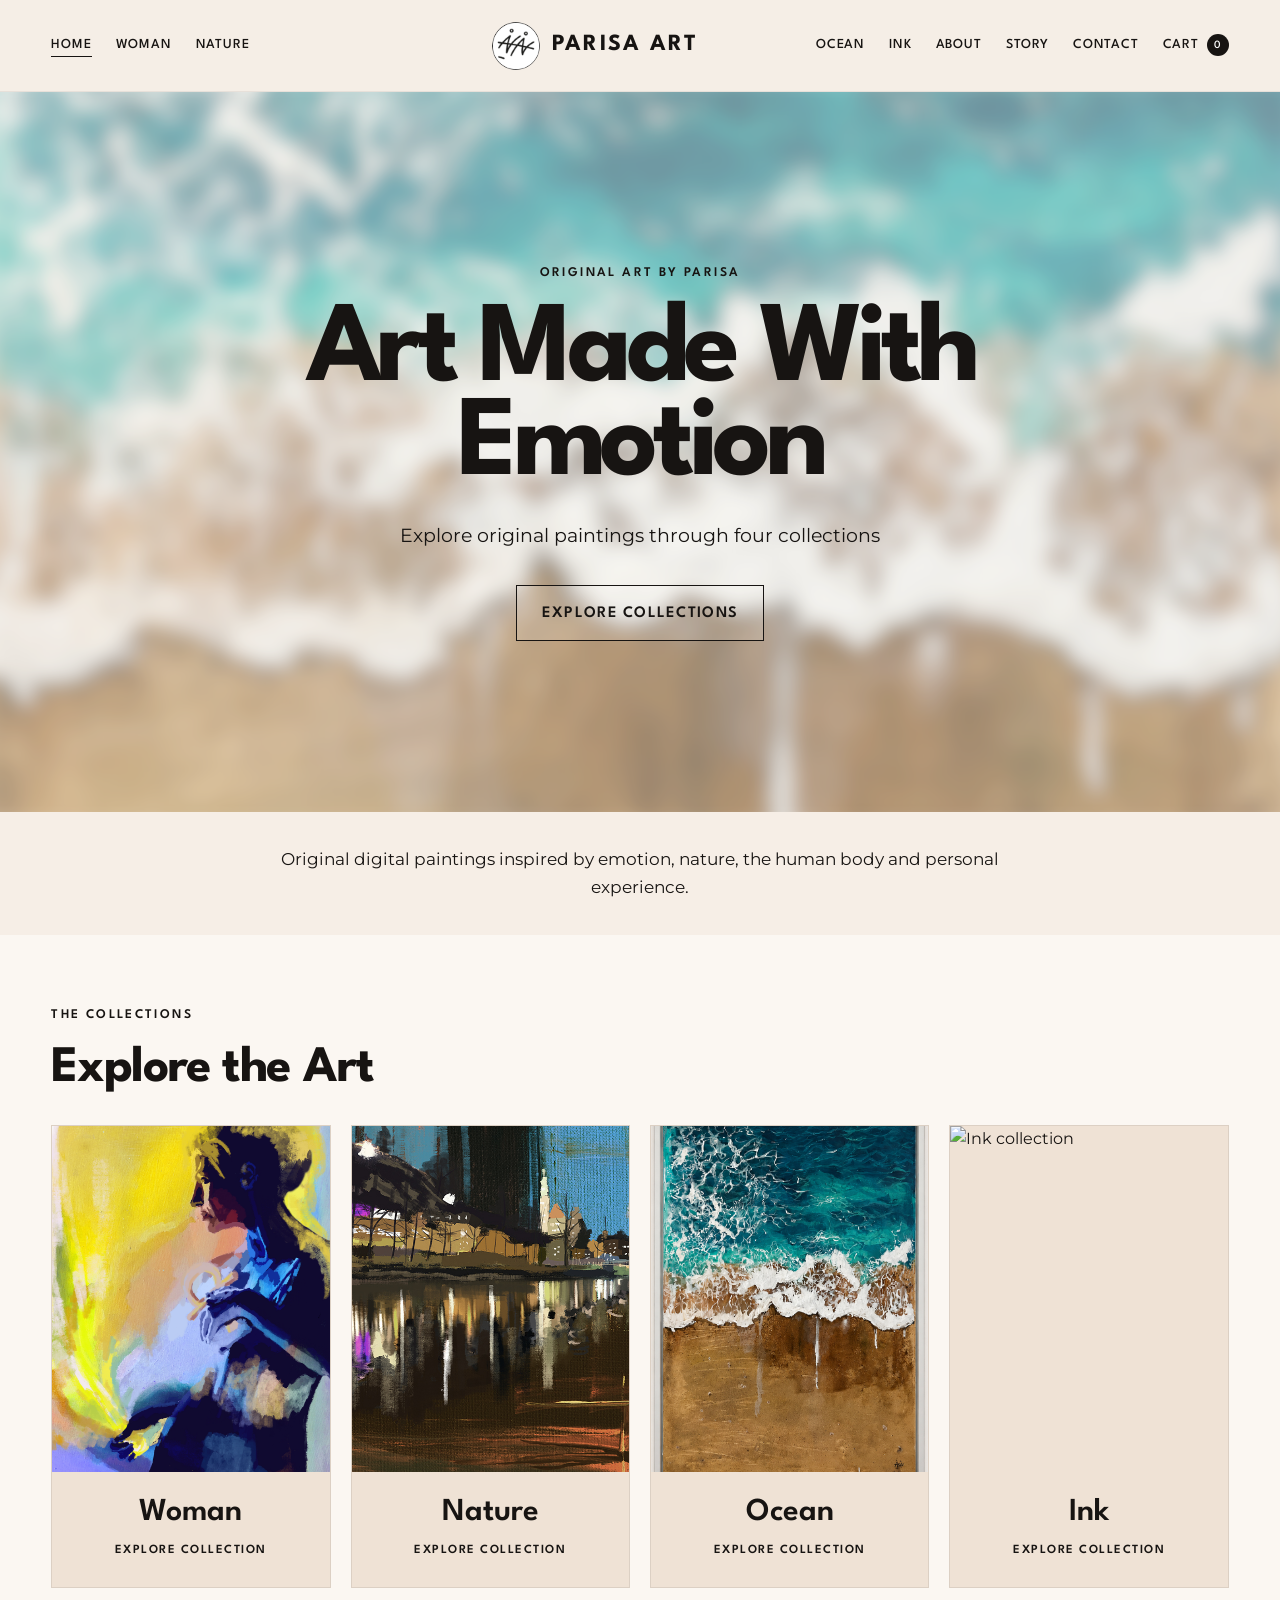
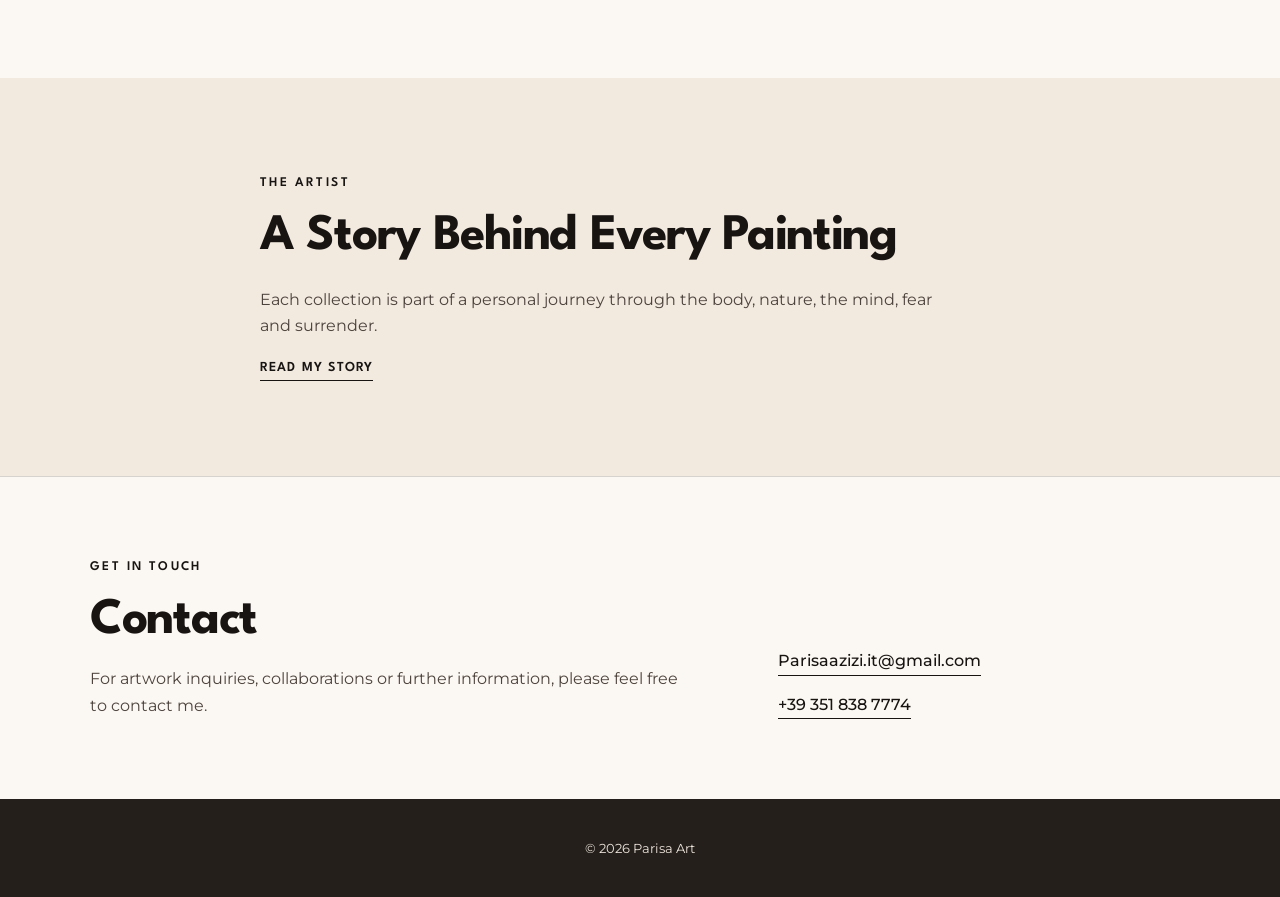
==== commit 9296a30a: "Add files via upload" ====
--- a/index.html
+++ b/index.html
@@ -1,286 +1,130 @@
-<!DOCTYPE html>
-<html lang="en">
-<head>
-    <meta charset="UTF-8">
-    <meta name="viewport" content="width=device-width, initial-scale=1.0">
-
-    <title>Parisa Art</title>
-
-    <link rel="icon" type="image/png" href="image/Icon.png">
-    <link rel="apple-touch-icon" href="image/Icon.png">
-
-    <link rel="stylesheet" href="style.css">
-    <link rel="stylesheet" href="home.css">
-
-    <link rel="preconnect" href="https://fonts.googleapis.com">
-    <link rel="preconnect" href="https://fonts.gstatic.com" crossorigin>
-
-    <link href="https://fonts.googleapis.com/css2?family=Montserrat:wght@400;500;600&family=Playfair+Display:wght@500;600&display=swap" rel="stylesheet">
-</head>
-
-<body class="home-page">
-
-<header class="home-header">
-
-    <nav class="home-nav home-nav-left">
-        <a href="index.html" class="active">Home</a>
-        <a href="woman.html">Woman</a>
-        <a href="nature.html">Nature</a>
-    </nav>
-
-    <a href="index.html" class="home-logo">
-        <img src="image/Icon.png"
-             alt="Parisa Art Logo"
-             class="home-logo-image">
-        <span>PARISA ART</span>
-    </a>
-
-    <nav class="home-nav home-nav-right">
-        <a href="ocean.html">Ocean</a>
-        <a href="ink.html">Ink</a>
-
-        <!-- NEW PAGES -->
-        <a href="about.html">About</a>
-        <a href="story.html">Story</a>
-
-        <a href="#contact">Contact</a>
-
-        <a href="cart.html" class="home-cart">
-            Cart <span id="cart-count">0</span>
-        </a>
-    </nav>
-
-</header>
-
-
-<main>
-
-    <!-- HERO -->
-    <section class="home-hero">
-
-        <div class="home-hero-background"
-             style="background-image: url('image/Head.jpg');">
-        </div>
-
-        <div class="home-hero-overlay"></div>
-
-        <div class="home-hero-content">
-
-            <p class="home-hero-eyebrow">
-                ORIGINAL ART BY PARISA
-            </p>
-
-            <h1>
-                Art Made With Emotion
-            </h1>
-
-            <p class="home-hero-subtitle">
-                Explore original paintings through four collections
-            </p>
-
-            <a href="#collections" class="home-hero-button">
-                Explore Collections
-            </a>
-
-        </div>
-
-    </section>
-
-
-    <!-- ABOUT STRIP -->
-    <section class="home-about-strip">
-
-        <p>
-            Original digital paintings inspired by emotion,
-            nature, the human body and personal experience.
-        </p>
-
-    </section>
-
-
-    <!-- COLLECTION TITLE -->
-    <section class="home-collections-heading" id="collections">
-
-        <p>THE COLLECTIONS</p>
-
-        <h2>
-            Explore the Art
-        </h2>
-
-    </section>
-
-
-    <!-- COLLECTIONS -->
-    <section class="home-collections">
-
-        <!-- WOMAN -->
-        <a href="woman.html" class="home-collection-card">
-
-            <div class="home-collection-image">
-
-                <img src="image/birth-God.jpg"
-                     alt="Woman Collection">
-
-            </div>
-
-            <div class="home-collection-info">
-
-                <h3>Woman</h3>
-
-                <p>
-                    Explore Collection
-                </p>
-
-            </div>
-
-        </a>
-
-
-        <!-- NATURE -->
-        <a href="nature.html" class="home-collection-card">
-
-            <div class="home-collection-image">
-
-                <img src="image/Salzburg night.jpg"
-                     alt="Nature Collection">
-
-            </div>
-
-            <div class="home-collection-info">
-
-                <h3>Nature</h3>
-
-                <p>
-                    Explore Collection
-                </p>
-
-            </div>
-
-        </a>
-
-
-        <!-- OCEAN -->
-        <a href="ocean.html" class="home-collection-card">
-
-            <div class="home-collection-image">
-
-                <img src="image/Ocean 2.jpg"
-                     alt="Ocean Collection">
-
-            </div>
-
-            <div class="home-collection-info">
-
-                <h3>Ocean</h3>
-
-                <p>
-                    Explore Collection
-                </p>
-
-            </div>
-
-        </a>
-
-
-        <!-- INK -->
-        <a href="ink.html" class="home-collection-card">
-
-            <div class="home-collection-image">
-
-                <img src="image/1-1.jpg"
-                     alt="Ink Collection">
-
-            </div>
-
-            <div class="home-collection-info">
-
-                <h3>Ink</h3>
-
-                <p>
-                    Explore Collection
-                </p>
-
-            </div>
-
-        </a>
-
-    </section>
-
-
-    <!-- ARTIST STORY -->
-    <section class="home-story">
-
-        <div class="home-story-inner">
-
-            <p class="home-story-eyebrow">
-                THE ARTIST
-            </p>
-
-            <h2>
-                A Story Behind Every Painting
-            </h2>
-
-            <p>
-                Each collection is part of a personal journey through
-                the body, nature, the mind, fear and surrender.
-            </p>
-
-            <a href="story.html" class="home-story-link">
-                Read My Story
-            </a>
-
-        </div>
-
-    </section>
-
-
-    <!-- CONTACT -->
-    <section class="home-contact" id="contact">
-
-        <div class="home-contact-inner">
-
-            <p class="home-contact-eyebrow">
-                GET IN TOUCH
-            </p>
-
-            <h2>
-                Contact
-            </h2>
-
-            <p>
-                For artwork inquiries, collaborations or further information,
-                please feel free to contact me.
-            </p>
-
-            <div class="home-contact-details">
-
-                <a href="mailto:Parisaazizi.it@gmail.com">
-                    Parisaazizi.it@gmail.com
-                </a>
-
-                <a href="tel:+393518387774">
-                    +39 351 838 7774
-                </a>
-
-            </div>
-
-        </div>
-
-    </section>
-
-</main>
-
-
-<footer class="home-footer">
-
-    <p>
-        © 2026 Parisa Art
-    </p>
-
-</footer>
-
-
-<script src="script.js"></script>
-
-</body>
-</html>
+<!DOCTYPE html>
+<html lang="en">
+<head>
+  <meta charset="UTF-8">
+  <meta name="viewport" content="width=device-width, initial-scale=1.0">
+  <title>Parisa Art</title>
+  <meta name="description" content="Original digital paintings by Parisa Azizi across Woman, Nature, Ink and Ocean collections.">
+  <link rel="icon" type="image/png" href="image/Icon.png">
+  <link rel="apple-touch-icon" href="image/Icon.png">
+
+  <!-- FONT: League Spartan gives the bold geometric look you asked for -->
+  <link rel="preconnect" href="https://fonts.googleapis.com">
+  <link rel="preconnect" href="https://fonts.gstatic.com" crossorigin>
+  <link href="https://fonts.googleapis.com/css2?family=League+Spartan:wght@400;500;600;700;800&family=Montserrat:wght@400;500;600&display=swap" rel="stylesheet">
+
+  <link rel="stylesheet" href="style.css">
+  <link rel="stylesheet" href="home.css">
+</head>
+<body class="home-page">
+
+<header class="site-header">
+  <button class="mobile-menu-button" type="button" aria-label="Open menu" aria-expanded="false">☰</button>
+
+  <nav class="site-nav site-nav-left">
+    <a href="index.html" class="active">Home</a>
+    <a href="woman.html">Woman</a>
+    <a href="nature.html">Nature</a>
+  </nav>
+
+  <a href="index.html" class="site-logo">
+    <img src="image/Icon.png" alt="Parisa Art logo">
+    <span>PARISA ART</span>
+  </a>
+
+  <nav class="site-nav site-nav-right">
+    <a href="ocean.html">Ocean</a>
+    <a href="ink.html">Ink</a>
+    <a href="about.html">About</a>
+    <a href="story.html">Story</a>
+    <a href="#contact">Contact</a>
+  </nav>
+
+  <a href="cart.html" class="site-cart">Cart <span id="cart-count">0</span></a>
+
+  <div class="mobile-nav">
+    <a href="index.html">Home</a>
+    <a href="woman.html">Woman</a>
+    <a href="nature.html">Nature</a>
+    <a href="ocean.html">Ocean</a>
+    <a href="ink.html">Ink</a>
+    <a href="about.html">About</a>
+    <a href="story.html">Story</a>
+    <a href="#contact">Contact</a>
+    <a href="cart.html">Cart</a>
+  </div>
+</header>
+
+<main>
+  <section class="home-hero">
+    <div class="home-hero-background" style="background-image:url('image/Head.jpg')"></div>
+    <div class="home-hero-overlay"></div>
+    <div class="home-hero-content">
+      <p class="eyebrow">ORIGINAL ART BY PARISA</p>
+      <h1>Art Made With<br>Emotion</h1>
+      <p class="home-hero-subtitle">Explore original paintings through four collections</p>
+      <a href="#collections" class="outline-button">Explore Collections</a>
+    </div>
+  </section>
+
+  <section class="home-about-strip">
+    <p>Original digital paintings inspired by emotion, nature, the human body and personal experience.</p>
+  </section>
+
+  <section class="home-collections-heading" id="collections">
+    <p class="eyebrow">THE COLLECTIONS</p>
+    <h2>Explore the Art</h2>
+  </section>
+
+  <section class="home-collections">
+    <a href="woman.html" class="home-collection-card">
+      <div class="home-collection-image"><img src="image/birth-God.jpg" alt="Woman collection"></div>
+      <div class="home-collection-info"><h3>Woman</h3><p>Explore Collection</p></div>
+    </a>
+
+    <a href="nature.html" class="home-collection-card">
+      <div class="home-collection-image"><img src="image/Salzburg night.jpg" alt="Nature collection"></div>
+      <div class="home-collection-info"><h3>Nature</h3><p>Explore Collection</p></div>
+    </a>
+
+    <a href="ocean.html" class="home-collection-card">
+      <div class="home-collection-image"><img src="image/Ocean 2.jpg" alt="Ocean collection"></div>
+      <div class="home-collection-info"><h3>Ocean</h3><p>Explore Collection</p></div>
+    </a>
+
+    <a href="ink.html" class="home-collection-card">
+      <div class="home-collection-image"><img src="image/1-1.jpg" alt="Ink collection"></div>
+      <div class="home-collection-info"><h3>Ink</h3><p>Explore Collection</p></div>
+    </a>
+  </section>
+
+  <section class="home-story">
+    <div class="home-story-inner">
+      <p class="eyebrow">THE ARTIST</p>
+      <h2>A Story Behind Every Painting</h2>
+      <p>Each collection is part of a personal journey through the body, nature, the mind, fear and surrender.</p>
+      <a href="story.html" class="text-link">Read My Story</a>
+    </div>
+  </section>
+
+  <section class="home-contact" id="contact">
+    <div class="home-contact-inner">
+      <div>
+        <p class="eyebrow">GET IN TOUCH</p>
+        <h2>Contact</h2>
+        <p>For artwork inquiries, collaborations or further information, please feel free to contact me.</p>
+      </div>
+
+      <div class="home-contact-details">
+        <a href="mailto:Parisaazizi.it@gmail.com">Parisaazizi.it@gmail.com</a>
+        <a href="tel:+393518387774">+39 351 838 7774</a>
+      </div>
+    </div>
+  </section>
+</main>
+
+<footer class="site-footer">© 2026 Parisa Art</footer>
+
+<script src="script.js"></script>
+</body>
+</html>
--- a/style.css
+++ b/style.css
@@ -1,835 +1,365 @@
-/* =========================
-   GENERAL
-========================= */
-
-* {
-    margin: 0;
-    padding: 0;
-    box-sizing: border-box;
-}
-
-
-html {
-    scroll-behavior: smooth;
-}
-
-
-body {
-    font-family: "Montserrat", sans-serif;
-
-    background: #fffdf9;
-
-    color: #1c1c1c;
-}
-
-
-a {
-    color: inherit;
-}
-
-
-button {
-    font-family: inherit;
-}
-
-
-
-/* =========================
-   HEADER
-========================= */
-
-.site-header {
-    min-height: 82px;
-
-    display: grid;
-
-    grid-template-columns:
-        1fr auto 1fr;
-
-    align-items: center;
-
-    padding:
-        0 5%;
-
-    background: white;
-
-    border-bottom:
-        1px solid #e8e4dd;
-
-    position: sticky;
-
-    top: 0;
-
-    z-index: 100;
-}
-
-
-.logo {
-    justify-self: start;
-
-    text-decoration: none;
-
-    font-size: 22px;
-
-    font-weight: 500;
-
-    letter-spacing: 5px;
-}
-
-
-.main-nav {
-    display: flex;
-
-    align-items: center;
-
-    justify-content: center;
-
-    gap: 38px;
-}
-
-
-.main-nav a {
-    text-decoration: none;
-
-    font-size: 11px;
-
-    letter-spacing: 1px;
-}
-
-
-.main-nav a:hover {
-    opacity: 0.5;
-}
-
-
-.cart-link {
-    justify-self: end;
-
-    position: relative;
-
-    text-decoration: none;
-
-    font-size: 11px;
-
-    letter-spacing: 1px;
-}
-
-
-#cart-count {
-    display: inline-flex;
-
-    align-items: center;
-
-    justify-content: center;
-
-    width: 20px;
-
-    height: 20px;
-
-    margin-left: 5px;
-
-    border-radius: 50%;
-
-    background: #1c1c1c;
-
-    color: white;
-
-    font-size: 10px;
-}
-
-
-
-/* =========================
-   HOME INTRO
-========================= */
-
-.home-intro {
-    padding:
-        110px 20px
-        70px;
-
-    text-align: center;
-}
-
-
-.eyebrow {
-    margin-bottom: 20px;
-
-    font-size: 10px;
-
-    letter-spacing: 5px;
-
-    text-transform: uppercase;
-}
-
-
-.home-intro h1 {
-    font-family:
-        "Playfair Display",
-        serif;
-
-    font-size:
-        clamp(
-            48px,
-            6vw,
-            85px
-        );
-
-    font-weight: 500;
-
-    line-height: 1;
-}
-
-
-.intro-text {
-    margin-top: 25px;
-
-    color: #777;
-
-    font-size: 14px;
-}
-
-
-
-/* =========================
-   HOME CATEGORIES
-========================= */
-
-.home-categories {
-    width: min(
-        1450px,
-        92%
-    );
-
-    margin:
-        0 auto 120px;
-
-    display: grid;
-
-    grid-template-columns:
-        repeat(
-            2,
-            minmax(0, 1fr)
-        );
-
-    gap: 55px 35px;
-}
-
-
-.category-card {
-    text-decoration: none;
-
-    display: block;
-}
-
-
-.category-image {
-    overflow: hidden;
-
-    background: #eee8df;
-}
-
-
-.category-image img {
-    width: 100%;
-
-    height: 620px;
-
-    display: block;
-
-    object-fit: cover;
-
-    transition:
-        transform 0.5s ease;
-}
-
-
-.category-card:hover
-.category-image img {
-    transform:
-        scale(1.025);
-}
-
-
-.category-info {
-    padding:
-        20px 2px;
-}
-
-
-.category-info h2 {
-    margin-bottom: 8px;
-
-    font-family:
-        "Playfair Display",
-        serif;
-
-    font-size: 36px;
-
-    font-weight: 500;
-}
-
-
-.category-info span {
-    font-size: 11px;
-
-    letter-spacing: 1px;
-}
-
-
-
-/* =========================
-   ABOUT HOME
-========================= */
-
-.about-section {
-    padding:
-        120px 20px;
-
-    text-align: center;
-
-    background: #eee6da;
-}
-
-
-.about-section h2 {
-    margin:
-        20px 0 25px;
-
-    font-family:
-        "Playfair Display",
-        serif;
-
-    font-size: 50px;
-
-    font-weight: 500;
-}
-
-
-.about-section > p:last-child {
-    max-width: 650px;
-
-    margin: auto;
-
-    color: #555;
-
-    line-height: 1.9;
-
-    font-size: 14px;
-}
-
-
-
-/* =========================
-   COLLECTION HEADER
-========================= */
-
-.collection-header {
-    padding:
-        100px 20px
-        75px;
-
-    text-align: center;
-}
-
-
-.collection-header h1 {
-    font-family:
-        "Playfair Display",
-        serif;
-
-    font-size:
-        clamp(
-            45px,
-            6vw,
-            72px
-        );
-
-    font-weight: 500;
-}
-
-
-.collection-header > p:last-child {
-    max-width: 650px;
-
-    margin:
-        22px auto 0;
-
-    color: #777;
-
-    font-size: 14px;
-
-    line-height: 1.8;
-}
-
-
-
-/* =========================
-   COLLECTION GRID
-========================= */
-
-.collection-container {
-    width: min(
-        1450px,
-        92%
-    );
-
-    margin:
-        0 auto;
-
-    padding-bottom:
-        120px;
-}
-
-
-.art-grid {
-    display: grid;
-
-    grid-template-columns:
-        repeat(
-            3,
-            minmax(0, 1fr)
-        );
-
-    gap:
-        70px 35px;
-}
-
-
-.art-card {
-    min-width: 0;
-}
-
-
-.image-container {
-    position: relative;
-
-    overflow: hidden;
-
-    background: #f1ece4;
-}
-
-
-.image-container img {
-    width: 100%;
-
-    height: 520px;
-
-    display: block;
-
-    object-fit: contain;
-
-    background: #f1ece4;
-
-    transition:
-        transform 0.4s ease;
-}
-
-
-.art-card:hover
-.image-container img {
-    transform:
-        scale(1.015);
-}
-
-
-
-/* =========================
-   FAVORITE
-========================= */
-
-.heart {
-    position: absolute;
-
-    top: 15px;
-
-    right: 15px;
-
-    width: 40px;
-
-    height: 40px;
-
-    display: flex;
-
-    align-items: center;
-
-    justify-content: center;
-
-    border: none;
-
-    border-radius: 50%;
-
-    background:
-        rgba(
-            255,
-            255,
-            255,
-            0.92
-        );
-
-    cursor: pointer;
-
-    font-size: 20px;
-}
-
-
-.heart.active {
-    color: #a32929;
-}
-
-
-
-/* =========================
-   ART INFO
-========================= */
-
-.art-details {
-    padding-top: 18px;
-}
-
-
-.art-details h3 {
-    margin-bottom: 7px;
-
-    font-size: 16px;
-
-    font-weight: 600;
-}
-
-
-.art-details p {
-    min-height: 28px;
-
-    margin-bottom: 18px;
-
-    color: #777;
-
-    font-size: 11px;
-}
-
-
-.art-bottom {
-    display: flex;
-
-    justify-content:
-        space-between;
-
-    align-items: center;
-
-    gap: 20px;
-}
-
-
-.art-bottom strong {
-    font-size: 16px;
-}
-
-
-.add-cart {
-    border: none;
-
-    background: transparent;
-
-    cursor: pointer;
-
-    text-decoration: underline;
-
-    font-size: 11px;
-}
-
-
-
-/* =========================
-   FOOTER
-========================= */
-
-footer {
-    padding:
-        65px 20px;
-
-    text-align: center;
-
-    background: #1d1d1d;
-
-    color: white;
-
-    font-size: 11px;
-
-    line-height: 2;
-}
-
-
-.footer-logo {
-    margin-bottom: 14px;
-
-    font-size: 23px;
-
-    letter-spacing: 5px;
-}
-
-
-
-/* =========================
-   CART PAGE
-========================= */
-
-.cart-page {
-    width: min(
-        1100px,
-        90%
-    );
-
-    min-height: 65vh;
-
-    margin:
-        80px auto;
-}
-
-
-.cart-page h1 {
-    margin-bottom: 45px;
-
-    font-family:
-        "Playfair Display",
-        serif;
-
-    font-size: 52px;
-
-    font-weight: 500;
-}
-
-
-.cart-item {
-    display: grid;
-
-    grid-template-columns:
-        120px
-        1fr
-        auto
-        auto;
-
-    gap: 25px;
-
-    align-items: center;
-
-    padding:
-        25px 0;
-
-    border-bottom:
-        1px solid #ddd;
-}
-
-
-.cart-item-image {
-    width: 110px;
-
-    height: 130px;
-
-    object-fit: contain;
-
-    background: #f1ece4;
-}
-
-
-.cart-item-info h3 {
-    margin-bottom: 8px;
-
-    font-size: 16px;
-}
-
-
-.cart-item-info p {
-    color: #777;
-
-    font-size: 11px;
-}
-
-
-.cart-item-price {
-    font-weight: 600;
-}
-
-
-.remove-button {
-    border: none;
-
-    background: transparent;
-
-    cursor: pointer;
-
-    text-decoration: underline;
-}
-
-
-.cart-summary {
-    width: min(
-        420px,
-        100%
-    );
-
-    margin:
-        50px 0
-        0 auto;
-
-    padding: 30px;
-
-    background: #f1ece4;
-}
-
-
-.cart-summary-row {
-    display: flex;
-
-    justify-content:
-        space-between;
-
-    margin-bottom: 25px;
-
-    font-size: 19px;
-
-    font-weight: 600;
-}
-
-
-.checkout-button {
-    width: 100%;
-
-    padding: 16px;
-
-    border: none;
-
-    background: #1d1d1d;
-
-    color: white;
-
-    cursor: pointer;
-}
-
-
-.empty-cart {
-    padding:
-        60px 0;
-
-    color: #777;
-}
-
-
-
-/* =========================
-   TABLET
-========================= */
-
-@media
-(max-width: 1000px) {
-
-    .site-header {
-        grid-template-columns:
-            1fr auto;
-    }
-
-
-    .main-nav {
-        display: none;
-    }
-
-
-    .home-categories {
-        grid-template-columns:
-            1fr 1fr;
-    }
-
-
-    .category-image img {
-        height: 480px;
-    }
-
-
-    .art-grid {
-        grid-template-columns:
-            repeat(
-                2,
-                1fr
-            );
-    }
-
-}
-
-
-
-/* =========================
-   MOBILE
-========================= */
-
-@media
-(max-width: 650px) {
-
-    .site-header {
-        min-height: 70px;
-
-        padding:
-            0 20px;
-    }
-
-
-    .logo {
-        font-size: 17px;
-
-        letter-spacing: 3px;
-    }
-
-
-    .home-intro {
-        padding-top: 80px;
-    }
-
-
-    .home-categories {
-        grid-template-columns:
-            1fr;
-
-        gap: 45px;
-    }
-
-
-    .category-image img {
-        height: 480px;
-    }
-
-
-    .category-info h2 {
-        font-size: 31px;
-    }
-
-
-    .collection-container {
-        width: calc(
-            100% - 40px
-        );
-    }
-
-
-    .art-grid {
-        grid-template-columns:
-            1fr;
-    }
-
-
-    .image-container img {
-        height: auto;
-
-        max-height: 650px;
-    }
-
-
-    .cart-item {
-        grid-template-columns:
-            90px 1fr;
-    }
-
-
-    .cart-item-price,
-    .remove-button {
-        grid-column: 2;
-    }
-
-}+/* =========================
+   PARISA ART - GLOBAL STYLE
+   ========================= */
+
+/* FONT
+   The bold geometric look is League Spartan.
+   It is loaded in the <head> of every HTML page from Google Fonts.
+*/
+:root{
+  --font-display: "League Spartan", Arial, sans-serif;
+  --font-body: "Montserrat", Arial, sans-serif;
+  --bg: #f7f1ea;
+  --paper: #fbf7f2;
+  --ink: #171412;
+  --muted: #7a6b61;
+  --brown: #4d362b;
+  --dark: #241f1b;
+  --line: rgba(23,20,18,.16);
+}
+
+*{box-sizing:border-box}
+html{scroll-behavior:smooth}
+body{
+  margin:0;
+  background:var(--paper);
+  color:var(--ink);
+  font-family:var(--font-body);
+  font-size:16px;
+  line-height:1.65;
+}
+img{max-width:100%;display:block}
+a{color:inherit}
+button,input{font:inherit}
+
+h1,h2,h3,.site-logo,.outline-button,.checkout-button,.add-to-cart{
+  font-family:var(--font-display);
+}
+h1,h2,h3{margin-top:0}
+h1{font-size:clamp(3rem,7vw,6rem);line-height:.95;font-weight:700;letter-spacing:-.035em}
+h2{font-size:clamp(2.2rem,4vw,4rem);line-height:1;font-weight:700;letter-spacing:-.025em}
+h3{font-size:2rem;line-height:1.05;font-weight:600}
+.eyebrow{
+  margin:0 0 16px;
+  font-family:var(--font-display);
+  font-size:.83rem;
+  font-weight:600;
+  letter-spacing:.18em;
+  text-transform:uppercase;
+}
+
+/* HEADER */
+.site-header{
+  position:relative;
+  z-index:20;
+  height:92px;
+  padding:0 4%;
+  display:grid;
+  grid-template-columns:1fr auto 1fr auto;
+  align-items:center;
+  gap:24px;
+  background:#f5eee6;
+  border-bottom:1px solid rgba(0,0,0,.06);
+}
+.site-nav{
+  display:flex;
+  align-items:center;
+  gap:24px;
+}
+.site-nav-right{justify-content:flex-end}
+.site-nav a,.site-cart{
+  text-decoration:none;
+  font-family:var(--font-display);
+  font-size:.86rem;
+  font-weight:500;
+  letter-spacing:.06em;
+  text-transform:uppercase;
+  white-space:nowrap;
+}
+.site-nav a.active,.site-cart.active{border-bottom:1px solid var(--ink)}
+.site-logo{
+  display:flex;
+  align-items:center;
+  justify-content:center;
+  gap:12px;
+  text-decoration:none;
+  font-size:1.45rem;
+  font-weight:700;
+  letter-spacing:.1em;
+  white-space:nowrap;
+}
+.site-logo img{width:48px;height:48px;border-radius:50%;object-fit:cover}
+.site-cart{justify-self:end}
+.site-cart span{
+  display:inline-flex;
+  align-items:center;
+  justify-content:center;
+  min-width:22px;height:22px;
+  padding:0 5px;
+  margin-left:3px;
+  border-radius:999px;
+  background:var(--ink);
+  color:white;
+  font-size:.7rem;
+}
+.mobile-menu-button,.mobile-nav{display:none}
+
+/* BUTTONS */
+.outline-button{
+  display:inline-block;
+  padding:15px 25px 13px;
+  border:1px solid var(--ink);
+  text-decoration:none;
+  text-transform:uppercase;
+  letter-spacing:.08em;
+  font-weight:600;
+  background:rgba(255,255,255,.14);
+}
+.text-link{
+  display:inline-block;
+  margin-top:18px;
+  font-family:var(--font-display);
+  text-transform:uppercase;
+  text-decoration:none;
+  border-bottom:1px solid currentColor;
+  font-weight:600;
+  letter-spacing:.08em;
+  font-size:.86rem;
+}
+
+/* COLLECTION PAGES */
+.collection-hero{
+  max-width:1100px;
+  margin:0 auto;
+  padding:95px 6% 55px;
+  text-align:center;
+}
+.collection-hero h1{margin-bottom:20px}
+.collection-hero p:last-child{max-width:720px;margin:0 auto;color:#544a44}
+
+.art-grid{
+  width:min(1450px,92%);
+  margin:0 auto;
+  padding:0 0 100px;
+  display:grid;
+  grid-template-columns:repeat(3,minmax(0,1fr));
+  gap:38px 28px;
+}
+.art-card{
+  background:#f3e8dd;
+  border:1px solid rgba(0,0,0,.08);
+}
+.art-image-wrap{
+  position:relative;
+  aspect-ratio:4/5;
+  overflow:hidden;
+  background:#eee4db;
+}
+.art-image-wrap img{width:100%;height:100%;object-fit:cover}
+.sold-badge{
+  position:absolute;
+  z-index:2;
+  top:14px;left:14px;
+  padding:8px 11px 6px;
+  background:var(--ink);
+  color:white;
+  font-family:var(--font-display);
+  font-weight:700;
+  font-size:.8rem;
+  letter-spacing:.1em;
+}
+.art-card-info{
+  display:flex;
+  gap:20px;
+  align-items:flex-end;
+  justify-content:space-between;
+  padding:22px;
+}
+.art-card-info h2{
+  margin:0 0 6px;
+  font-size:1.65rem;
+  letter-spacing:-.02em;
+}
+.price{margin:0;font-weight:600}
+.add-to-cart{
+  flex:0 0 auto;
+  border:1px solid var(--ink);
+  background:transparent;
+  padding:11px 13px 9px;
+  text-transform:uppercase;
+  font-size:.78rem;
+  font-weight:600;
+  letter-spacing:.06em;
+  cursor:pointer;
+}
+.add-to-cart:hover:not(:disabled){background:var(--ink);color:white}
+.add-to-cart:disabled{opacity:.45;cursor:not-allowed}
+
+/* ABOUT */
+.page-shell{padding:80px 6% 110px}
+.about-layout{
+  width:min(1200px,100%);
+  margin:0 auto;
+  display:grid;
+  grid-template-columns:minmax(300px,.9fr) minmax(0,1.1fr);
+  gap:70px;
+  align-items:center;
+}
+.about-image-wrap img{width:100%;max-height:760px;object-fit:cover}
+.about-copy h1{margin-bottom:34px}
+.about-copy p:not(.eyebrow){margin:0 0 24px;color:#3e3733}
+
+/* STORY */
+.story-page-shell{padding-bottom:110px}
+.story-hero{
+  max-width:1000px;
+  margin:0 auto;
+  padding:95px 7% 55px;
+  text-align:center;
+}
+.story-hero h1{margin-bottom:28px}
+.story-lead{
+  max-width:680px;
+  margin:0 auto;
+  font-size:1.08rem;
+  color:#5b5049;
+}
+.story-article{
+  width:min(760px,86%);
+  margin:0 auto;
+}
+.story-article p{margin:0 0 26px;color:#342e2a}
+.story-chapters,.story-final-chapters{
+  display:flex;
+  justify-content:center;
+  flex-wrap:wrap;
+  gap:12px 24px;
+  margin:52px 0;
+  padding:30px 0;
+  border-top:1px solid var(--line);
+  border-bottom:1px solid var(--line);
+  font-family:var(--font-display);
+  font-size:2rem;
+  font-weight:700;
+}
+.story-section-title{
+  margin:64px 0 20px;
+  font-size:2.7rem;
+}
+.story-article blockquote{
+  margin:44px 0;
+  padding:4px 0 4px 24px;
+  border-left:3px solid var(--brown);
+  font-family:var(--font-display);
+  font-size:1.65rem;
+  line-height:1.25;
+  font-weight:600;
+}
+.story-ending{text-align:center;margin-top:60px}
+.story-ending p{font-size:1.06rem}
+
+/* CART */
+.cart-page{width:min(1200px,90%);margin:0 auto;padding:80px 0 110px}
+.cart-heading{text-align:center;margin-bottom:55px}
+.cart-empty{text-align:center;padding:70px 20px}
+.cart-empty p{font-size:1.2rem;margin-bottom:28px}
+.cart-content{display:grid;grid-template-columns:minmax(0,1.6fr) minmax(280px,.6fr);gap:50px;align-items:start}
+.cart-items{display:grid;gap:18px}
+.cart-item{
+  display:grid;
+  grid-template-columns:120px 1fr auto;
+  gap:20px;
+  align-items:center;
+  padding:16px;
+  border:1px solid var(--line);
+  background:white;
+}
+.cart-item img{width:120px;height:140px;object-fit:cover}
+.cart-item h3{font-size:1.4rem;margin:0 0 8px}
+.cart-item p{margin:0}
+.remove-item{border:0;background:none;text-decoration:underline;cursor:pointer}
+.cart-summary{padding:28px;background:#efe4d9;position:sticky;top:25px}
+.cart-summary h2{font-size:2rem}
+.summary-line{display:flex;justify-content:space-between;padding:18px 0;border-top:1px solid var(--line);border-bottom:1px solid var(--line)}
+.cart-note{font-size:.9rem;color:#5e524b}
+.checkout-button{
+  display:block;
+  margin-top:20px;
+  padding:14px;
+  text-align:center;
+  background:var(--ink);
+  color:white;
+  text-decoration:none;
+  text-transform:uppercase;
+  letter-spacing:.07em;
+  font-weight:600;
+}
+
+/* FOOTER */
+.site-footer{
+  padding:38px 6%;
+  background:var(--dark);
+  color:#eee5dc;
+  text-align:center;
+  font-size:.84rem;
+}
+
+/* TABLET */
+@media (max-width:1100px){
+  .site-header{grid-template-columns:auto 1fr auto;height:86px}
+  .site-nav{display:none}
+  .site-logo{justify-self:center}
+  .mobile-menu-button{
+    display:block;
+    border:0;background:transparent;
+    font-size:1.5rem;
+    cursor:pointer;
+  }
+  .mobile-nav{
+    position:absolute;
+    top:86px;left:0;right:0;
+    padding:24px 6%;
+    background:#f5eee6;
+    border-top:1px solid var(--line);
+  }
+  .mobile-nav.open{display:grid;grid-template-columns:repeat(2,1fr);gap:14px 24px}
+  .mobile-nav a{
+    text-decoration:none;
+    font-family:var(--font-display);
+    text-transform:uppercase;
+    font-weight:600;
+    letter-spacing:.06em;
+  }
+  .art-grid{grid-template-columns:repeat(2,minmax(0,1fr))}
+}
+
+/* MOBILE */
+@media (max-width:650px){
+  body{font-size:15px}
+  .site-header{
+    height:82px;
+    padding:0 18px;
+    gap:10px;
+  }
+  .site-logo{gap:9px;font-size:1.18rem;letter-spacing:.08em}
+  .site-logo img{width:44px;height:44px}
+  .site-cart{font-size:.86rem}
+  .mobile-nav{top:82px}
+  .mobile-nav.open{grid-template-columns:1fr}
+  h1{font-size:clamp(3rem,13vw,4.9rem)}
+  h2{font-size:2.65rem}
+  .art-grid{width:92%;grid-template-columns:1fr;gap:26px;padding-bottom:70px}
+  .art-card-info{align-items:center}
+  .page-shell{padding:55px 6% 80px}
+  .about-layout{grid-template-columns:1fr;gap:38px}
+  .story-hero{padding:60px 6% 40px}
+  .story-article{width:88%}
+  .story-section-title{font-size:2.25rem}
+  .story-article blockquote{font-size:1.4rem}
+  .story-chapters,.story-final-chapters{font-size:1.6rem}
+  .cart-page{padding-top:55px}
+  .cart-content{grid-template-columns:1fr}
+  .cart-item{grid-template-columns:90px 1fr}
+  .cart-item img{width:90px;height:110px}
+  .remove-item{grid-column:2}
+}
--- a/home.css
+++ b/home.css
@@ -1,930 +1,155 @@
-/* =========================================
-   HOME PAGE
-========================================= */
-
-.home-page {
-    margin: 0;
-    background: #fffaf5 !important;
-    color: #241f1b;
-}
-
-
-/* =========================================
-   HEADER
-========================================= */
-
-.home-header {
-    height: 86px;
-
-    display: grid;
-
-    grid-template-columns:
-        1fr auto 1fr;
-
-    align-items: center;
-
-    padding: 0 6%;
-
-    background: #f5eee7;
-
-    border-bottom:
-        1px solid #d8cdc2;
-
-    position: relative;
-
-    z-index: 20;
-}
-
-
-.home-nav {
-    display: flex;
-
-    align-items: center;
-
-    gap: 30px;
-}
-
-
-.home-nav-left {
-    justify-content: flex-start;
-}
-
-
-.home-nav-right {
-    justify-content: flex-end;
-}
-
-
-.home-nav a {
-    position: relative;
-
-    padding: 32px 0 27px;
-
-    color: #28231f;
-
-    text-decoration: none;
-
-    font-size: 12px;
-
-    font-weight: 500;
-}
-
-
-.home-nav a::after {
-    content: "";
-
-    position: absolute;
-
-    left: 0;
-
-    bottom: 19px;
-
-    width: 0;
-
-    height: 1px;
-
-    background: #28231f;
-
-    transition: width 0.25s ease;
-}
-
-
-.home-nav a:hover::after,
-.home-nav a.active::after {
-    width: 100%;
-}
-
-
-/* =========================================
-   LOGO
-========================================= */
-
-.home-logo {
-    display: flex;
-
-    align-items: center;
-
-    justify-content: center;
-
-    gap: 11px;
-
-    color: #171310;
-
-    text-decoration: none;
-
-    font-family:
-        "Playfair Display",
-        serif;
-
-    font-size: 27px;
-
-    font-weight: 600;
-
-    letter-spacing: 2px;
-
-    white-space: nowrap;
-}
-
-
-.home-logo-image {
-    width: 48px;
-
-    height: 48px;
-
-    display: block;
-
-    object-fit: cover;
-
-    border-radius: 50%;
-}
-
-
-.home-cart {
-    position: relative;
-}
-
-
-.home-cart #cart-count {
-    position: absolute;
-
-    top: 16px;
-
-    right: -22px;
-
-    width: 18px;
-
-    height: 18px;
-
-    display: flex;
-
-    align-items: center;
-
-    justify-content: center;
-
-    background: #201a16;
-
-    color: white;
-
-    border-radius: 50%;
-
-    font-size: 9px;
-}
-
-
-/* =========================================
-   HERO
-========================================= */
-
-.home-hero {
-    position: relative;
-
-    min-height: 610px;
-
-    display: flex;
-
-    align-items: center;
-
-    justify-content: center;
-
-    overflow: hidden;
-
-    text-align: center;
-
-    background: #ddd;
-}
-
-
-.home-hero-background {
-    position: absolute;
-
-    inset: -20px;
-
-    background-image:
-        url("image/Head.jpg");
-
-    background-size: cover;
-
-    background-position: center;
-
-    filter: blur(7px);
-
-    transform: scale(1.06);
-}
-
-
-.home-hero::after {
-    content: "";
-
-    position: absolute;
-
-    inset: 0;
-
-    background:
-        rgba(255, 248, 241, 0.10);
-}
-
-
-.home-hero-content {
-    position: relative;
-
-    z-index: 2;
-
-    max-width: 950px;
-
-    padding: 50px 25px;
-
-    color: #161311;
-}
-
-
-.home-hero-content > p {
-    margin-bottom: 32px;
-
-    font-size: 15px;
-
-    letter-spacing: 1px;
-}
-
-
-.home-hero-content h1 {
-    margin-bottom: 24px;
-
-    font-family:
-        "Playfair Display",
-        serif;
-
-    font-size:
-        clamp(
-            58px,
-            7vw,
-            90px
-        );
-
-    font-weight: 600;
-
-    line-height: 1;
-}
-
-
-.home-hero-content span {
-    font-size: 16px;
-}
-
-
-/* =========================================
-   ABOUT ME BROWN STRIP
-========================================= */
-
-.about-strip {
-    padding:
-        55px 7%;
-
-    background: #8e6c55;
-
-    color: #fffaf4;
-}
-
-
-.about-strip-inner {
-    width:
-        min(
-            1250px,
-            100%
-        );
-
-    margin: auto;
-
-    display: grid;
-
-    grid-template-columns:
-        0.8fr 1.2fr;
-
-    gap: 80px;
-
-    align-items: center;
-}
-
-
-.about-strip-title > p {
-    margin-bottom: 10px;
-
-    font-size: 10px;
-
-    letter-spacing: 4px;
-}
-
-
-.about-strip-title h2 {
-    font-family:
-        "Playfair Display",
-        serif;
-
-    font-size: 47px;
-
-    font-weight: 500;
-}
-
-
-.about-strip-text p {
-    max-width: 650px;
-
-    margin-bottom: 15px;
-
-    font-size: 14px;
-
-    line-height: 1.9;
-
-    color: #f6eee8;
-}
-
-
-/* =========================================
-   COLLECTION BANNER
-========================================= */
-
-.collection-banner {
-    margin:
-        55px auto 45px;
-
-    width:
-        min(
-            92%,
-            1400px
-        );
-
-    padding:
-        50px 20px;
-
-    text-align: center;
-
-    background:
-        linear-gradient(
-            115deg,
-            #d9c4b2,
-            #f1e4d8,
-            #c8ac95
-        );
-
-    border:
-        1px solid #d5c4b5;
-}
-
-
-.collection-banner > p {
-    margin-bottom: 10px;
-
-    font-size: 10px;
-
-    letter-spacing: 5px;
-}
-
-
-.collection-banner h2 {
-    font-family:
-        "Playfair Display",
-        serif;
-
-    font-size: 51px;
-
-    font-weight: 500;
-}
-
-
-.collection-banner span {
-    display: block;
-
-    margin-top: 12px;
-
-    font-size: 13px;
-
-    color: #66584d;
-}
-
-
-/* =========================================
-   FOUR COLLECTIONS
-========================================= */
-
-.home-collections {
-    width:
-        min(
-            1400px,
-            92%
-        );
-
-    margin:
-        0 auto 110px;
-
-    display: grid;
-
-    grid-template-columns:
-        repeat(
-            4,
-            minmax(0, 1fr)
-        );
-
-    gap: 20px;
-}
-
-
-.home-collection-card {
-    display: block;
-
-    background: #eee2d7;
-
-    border:
-        1px solid #dfd0c3;
-
-    text-decoration: none;
-
-    transition:
-        transform 0.25s ease;
-}
-
-
-.home-collection-card:hover {
-    transform:
-        translateY(-5px);
-}
-
-
-.home-collection-image {
-    margin:
-        14px 14px 0;
-
-    overflow: hidden;
-
-    background: #ddd2c8;
-}
-
-
-.home-collection-image img {
-    width: 100%;
-
-    height: 390px;
-
-    display: block;
-
-    object-fit: cover;
-
-    transition:
-        transform 0.45s ease;
-}
-
-
-.home-collection-card:hover
-.home-collection-image img {
-    transform:
-        scale(1.025);
-}
-
-
-.home-collection-info {
-    padding:
-        20px 18px 25px;
-
-    text-align: center;
-
-    color: #2d261f;
-}
-
-
-.home-collection-info p {
-    margin-bottom: 5px;
-
-    color: #89766a;
-
-    font-size: 9px;
-
-    letter-spacing: 2px;
-
-    text-transform: uppercase;
-}
-
-
-.home-collection-info h3 {
-    margin-bottom: 20px;
-
-    font-family:
-        "Playfair Display",
-        serif;
-
-    font-size: 26px;
-
-    font-weight: 500;
-}
-
-
-.home-collection-info span {
-    display: inline-block;
-
-    padding:
-        11px 22px;
-
-    background: #c5aa94;
-
-    font-size: 9px;
-
-    letter-spacing: 1px;
-}
-
-
-/* =========================================
-   ARTIST STORY
-========================================= */
-
-.home-about {
-    display: grid;
-
-    grid-template-columns:
-        1fr 1fr;
-
-    gap: 90px;
-
-    padding:
-        100px 10%;
-
-    background: #f1e7dd;
-}
-
-
-.home-about-left > p {
-    margin-bottom: 17px;
-
-    font-size: 10px;
-
-    letter-spacing: 5px;
-}
-
-
-.home-about-left h2 {
-    max-width: 550px;
-
-    font-family:
-        "Playfair Display",
-        serif;
-
-    font-size: 56px;
-
-    font-weight: 500;
-
-    line-height: 1.05;
-}
-
-
-.home-about-right {
-    display: flex;
-
-    flex-direction: column;
-
-    justify-content: center;
-}
-
-
-.home-about-right p {
-    max-width: 600px;
-
-    margin-bottom: 17px;
-
-    color: #62574e;
-
-    font-size: 14px;
-
-    line-height: 1.9;
-}
-
-
-/* =========================================
-   CONTACT - WHITE SECTION
-========================================= */
-
-.home-contact-white {
-    padding:
-        105px 10%;
-
-    display: grid;
-
-    grid-template-columns:
-        0.8fr 1.2fr;
-
-    gap: 90px;
-
-    background: #fffaf5;
-
-    color: #2a241f;
-}
-
-
-.contact-white-title > p {
-    margin-bottom: 15px;
-
-    color: #8f7665;
-
-    font-size: 10px;
-
-    letter-spacing: 5px;
-}
-
-
-.contact-white-title h2 {
-    margin: 0;
-
-    font-family:
-        "Playfair Display",
-        serif;
-
-    font-size: 55px;
-
-    font-weight: 500;
-}
-
-
-.contact-white-intro {
-    max-width: 650px;
-
-    margin:
-        0 0 35px;
-
-    color: #665a51;
-
-    font-size: 14px;
-
-    line-height: 1.9;
-}
-
-
-.contact-white-row {
-    padding:
-        20px 0;
-
-    border-top:
-        1px solid #d8cdc3;
-}
-
-
-.contact-white-row:last-child {
-    border-bottom:
-        1px solid #d8cdc3;
-}
-
-
-.contact-white-row span {
-    display: block;
-
-    margin-bottom: 8px;
-
-    color: #9b8372;
-
-    font-size: 9px;
-
-    letter-spacing: 3px;
-}
-
-
-.contact-white-row a {
-    color: #2a241f;
-
-    text-decoration: none;
-
-    font-family:
-        "Playfair Display",
-        serif;
-
-    font-size: 22px;
-}
-
-
-.contact-white-row a:hover {
-    opacity: 0.6;
-}
-
-
-/* =========================================
-   FOOTER
-========================================= */
-
-.home-footer {
-    padding:
-        65px 20px;
-
-    text-align: center;
-
-    background: #231f1b;
-
-    color: white;
-}
-
-
-.home-footer-logo {
-    display: inline-block;
-
-    margin-bottom: 30px;
-
-    color: white;
-
-    text-decoration: none;
-
-    font-family:
-        "Playfair Display",
-        serif;
-
-    font-size: 27px;
-
-    letter-spacing: 4px;
-}
-
-
-.home-footer-links {
-    display: flex;
-
-    justify-content: center;
-
-    flex-wrap: wrap;
-
-    gap: 30px;
-
-    margin-bottom: 32px;
-}
-
-
-.home-footer-links a {
-    color: #e9ded4;
-
-    text-decoration: none;
-
-    font-size: 11px;
-}
-
-
-.home-footer > p {
-    color: #b6aaa0;
-
-    font-size: 10px;
-}
-
-
-/* =========================================
-   TABLET
-========================================= */
-
-@media
-(max-width: 1000px) {
-
-    .home-header {
-        grid-template-columns:
-            1fr auto;
-    }
-
-
-    .home-nav-left,
-    .home-nav-right > a:not(.home-cart) {
-        display: none;
-    }
-
-
-    .home-logo {
-        justify-self: start;
-    }
-
-
-    .home-nav-right {
-        justify-self: end;
-    }
-
-
-    .about-strip-inner {
-        grid-template-columns:
-            1fr;
-
-        gap: 30px;
-    }
-
-
-    .home-collections {
-        grid-template-columns:
-            repeat(
-                2,
-                1fr
-            );
-    }
-
-
-    .home-collection-image img {
-        height: 470px;
-    }
-
-
-    .home-about,
-    .home-contact-white {
-        grid-template-columns:
-            1fr;
-
-        gap: 40px;
-    }
-
-}
-
-
-/* =========================================
-   MOBILE
-========================================= */
-
-@media
-(max-width: 650px) {
-
-    .home-header {
-        height: 72px;
-
-        padding:
-            0 20px;
-    }
-
-
-    .home-logo {
-        font-size: 19px;
-
-        gap: 8px;
-    }
-
-
-    .home-logo-image {
-        width: 38px;
-
-        height: 38px;
-    }
-
-
-    .home-hero {
-        min-height: 480px;
-    }
-
-
-    .home-hero-content h1 {
-        font-size: 51px;
-    }
-
-
-    .home-hero-content span {
-        font-size: 13px;
-    }
-
-
-    .about-strip {
-        padding:
-            50px 25px;
-    }
-
-
-    .about-strip-title h2 {
-        font-size: 40px;
-    }
-
-
-    .collection-banner {
-        margin-top: 30px;
-    }
-
-
-    .collection-banner h2 {
-        font-size: 40px;
-    }
-
-
-    .home-collections {
-        grid-template-columns:
-            1fr;
-    }
-
-
-    .home-collection-image img {
-        height: 500px;
-    }
-
-
-    .home-about {
-        padding:
-            75px 25px;
-    }
-
-
-    .home-about-left h2 {
-        font-size: 43px;
-    }
-
-
-    .home-contact-white {
-        padding:
-            75px 25px;
-    }
-
-
-    .contact-white-title h2 {
-        font-size: 43px;
-    }
-
-
-    .contact-white-row a {
-        font-size: 17px;
-    }
-
-}
+/* =========================
+   HOME PAGE ONLY
+   ========================= */
+
+.home-hero{
+  position:relative;
+  min-height:720px;
+  display:flex;
+  align-items:center;
+  justify-content:center;
+  overflow:hidden;
+}
+.home-hero-background{
+  position:absolute;inset:0;
+  background-size:cover;
+  background-position:center;
+  filter:blur(8px);
+  transform:scale(1.04);
+}
+.home-hero-overlay{
+  position:absolute;inset:0;
+  background:rgba(246,238,228,.14);
+}
+.home-hero-content{
+  position:relative;
+  z-index:2;
+  width:min(980px,92%);
+  text-align:center;
+}
+.home-hero-content h1{
+  margin:20px 0 26px;
+  font-size:clamp(4.2rem,9vw,8rem);
+  line-height:.82;
+  font-weight:700;
+  letter-spacing:-.055em;
+}
+.home-hero-subtitle{
+  max-width:680px;
+  margin:0 auto 34px;
+  font-size:1.18rem;
+}
+.home-about-strip{
+  padding:34px 6%;
+  background:#f6eee6;
+  text-align:center;
+}
+.home-about-strip p{max-width:800px;margin:0 auto;font-size:1.05rem}
+
+.home-collections-heading{
+  width:min(1450px,92%);
+  margin:0 auto;
+  padding:70px 0 30px;
+}
+.home-collections-heading h2{margin:0}
+
+.home-collections{
+  width:min(1450px,92%);
+  margin:0 auto;
+  display:grid;
+  grid-template-columns:repeat(4,minmax(0,1fr));
+  gap:20px;
+  padding-bottom:90px;
+}
+.home-collection-card{
+  text-decoration:none;
+  background:#efe2d5;
+  border:1px solid rgba(0,0,0,.08);
+}
+.home-collection-image{aspect-ratio:4/5;overflow:hidden}
+.home-collection-image img{width:100%;height:100%;object-fit:cover;transition:transform .35s ease}
+.home-collection-card:hover img{transform:scale(1.025)}
+.home-collection-info{text-align:center;padding:24px 15px 27px}
+.home-collection-info h3{margin:0 0 10px;font-size:2rem}
+.home-collection-info p{
+  margin:0;
+  font-family:var(--font-display);
+  font-size:.78rem;
+  font-weight:600;
+  text-transform:uppercase;
+  letter-spacing:.12em;
+}
+
+/* FIXED STORY SECTION */
+.home-story{
+  padding:95px 6%;
+  background:#f2e9df;
+}
+.home-story-inner{
+  width:min(1100px,100%);
+  margin:0 auto;
+  max-width:760px;
+}
+.home-story h2{
+  margin:0 0 24px;
+  max-width:700px;
+}
+.home-story p:not(.eyebrow){max-width:680px;margin:0;color:#4d433d}
+
+/* FIXED CONTACT SECTION */
+.home-contact{
+  padding:80px 6%;
+  background:#fbf7f2;
+  border-top:1px solid var(--line);
+}
+.home-contact-inner{
+  width:min(1100px,100%);
+  margin:0 auto;
+  display:grid;
+  grid-template-columns:1.2fr .8fr;
+  gap:70px;
+  align-items:end;
+}
+.home-contact h2{margin:0 0 20px}
+.home-contact-inner p:not(.eyebrow){max-width:600px;margin:0;color:#4d433d}
+.home-contact-details{
+  display:grid;
+  gap:16px;
+  justify-items:start;
+}
+.home-contact-details a{
+  text-decoration:none;
+  border-bottom:1px solid currentColor;
+  font-weight:500;
+}
+
+/* TABLET */
+@media (max-width:1000px){
+  .home-collections{grid-template-columns:repeat(2,minmax(0,1fr))}
+}
+
+/* MOBILE */
+@media (max-width:650px){
+  .home-hero{min-height:790px}
+  .home-hero-content{width:92%}
+  .home-hero-content .eyebrow{font-size:.79rem}
+  .home-hero-content h1{
+    font-size:clamp(4.25rem,18vw,6rem);
+    line-height:.8;
+    margin:28px 0 34px;
+    letter-spacing:-.055em;
+  }
+  .home-hero-subtitle{
+    width:92%;
+    font-size:1.08rem;
+    line-height:1.55;
+    margin-bottom:34px;
+  }
+  .outline-button{padding:14px 18px 12px}
+  .home-about-strip{padding:25px 6%}
+  .home-collections-heading{padding-top:44px}
+  .home-collections{grid-template-columns:1fr;padding-bottom:65px}
+  .home-story{padding:65px 6%}
+  .home-contact{padding:60px 6%}
+  .home-contact-inner{grid-template-columns:1fr;gap:35px}
+}
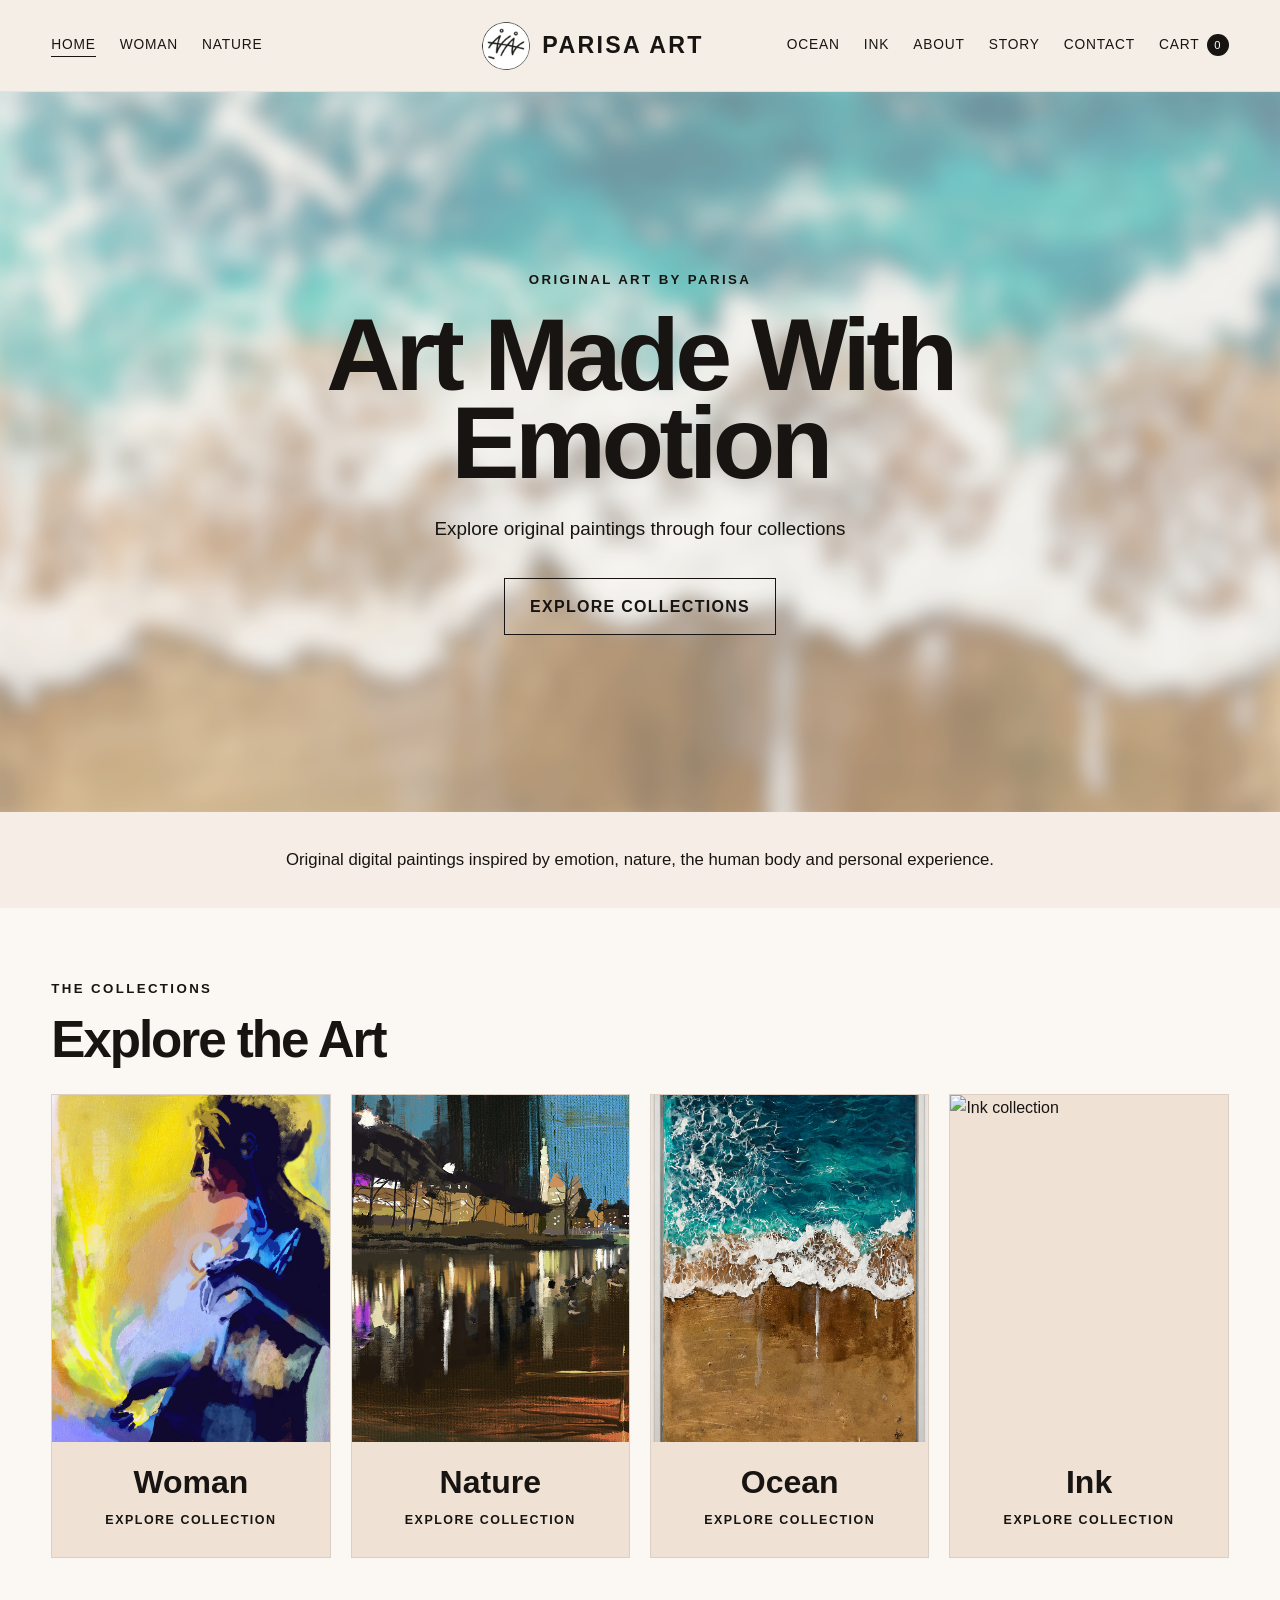
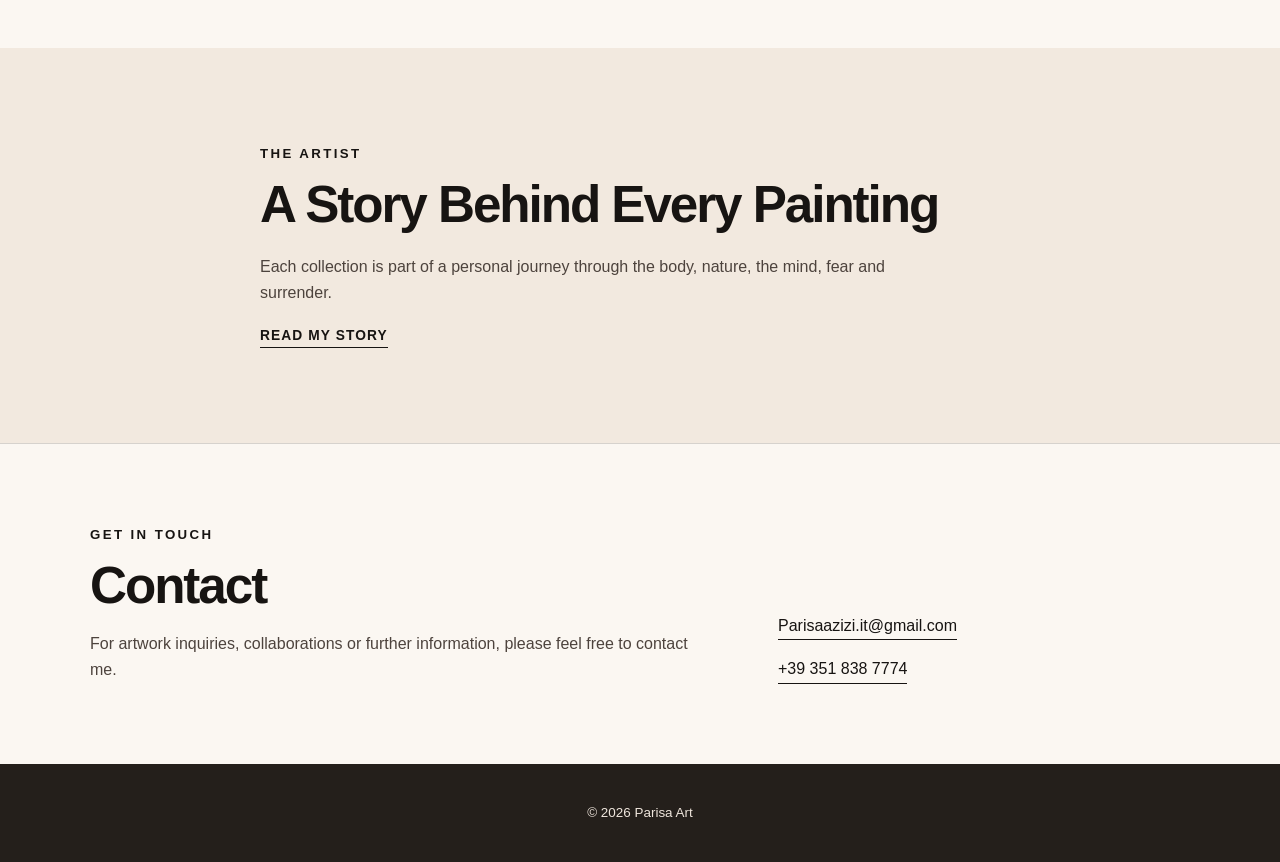
==== commit 3568dd9c: "Add files via upload" ====
--- a/index.html
+++ b/index.html
@@ -7,13 +7,7 @@
   <meta name="description" content="Original digital paintings by Parisa Azizi across Woman, Nature, Ink and Ocean collections.">
   <link rel="icon" type="image/png" href="image/Icon.png">
   <link rel="apple-touch-icon" href="image/Icon.png">
-
-  <!-- FONT: League Spartan gives the bold geometric look you asked for -->
-  <link rel="preconnect" href="https://fonts.googleapis.com">
-  <link rel="preconnect" href="https://fonts.gstatic.com" crossorigin>
-  <link href="https://fonts.googleapis.com/css2?family=League+Spartan:wght@400;500;600;700;800&family=Montserrat:wght@400;500;600&display=swap" rel="stylesheet">
-
-  <link rel="stylesheet" href="style.css">
+<link rel="stylesheet" href="style.css">
   <link rel="stylesheet" href="home.css">
 </head>
 <body class="home-page">
--- a/style.css
+++ b/style.css
@@ -1,14 +1,19 @@
+/* ALAN SANS - local font files */
+@font-face{font-family:"Alan Sans";src:url("fonts/AlanSans-Light.ttf") format("truetype");font-weight:300;font-style:normal;font-display:swap}
+@font-face{font-family:"Alan Sans";src:url("fonts/AlanSans-Regular.ttf") format("truetype");font-weight:400;font-style:normal;font-display:swap}
+@font-face{font-family:"Alan Sans";src:url("fonts/AlanSans-Medium.ttf") format("truetype");font-weight:500;font-style:normal;font-display:swap}
+@font-face{font-family:"Alan Sans";src:url("fonts/AlanSans-SemiBold.ttf") format("truetype");font-weight:600;font-style:normal;font-display:swap}
+@font-face{font-family:"Alan Sans";src:url("fonts/AlanSans-Bold.ttf") format("truetype");font-weight:700;font-style:normal;font-display:swap}
+@font-face{font-family:"Alan Sans";src:url("fonts/AlanSans-ExtraBold.ttf") format("truetype");font-weight:800;font-style:normal;font-display:swap}
+@font-face{font-family:"Alan Sans";src:url("fonts/AlanSans-Black.ttf") format("truetype");font-weight:900;font-style:normal;font-display:swap}
+
 /* =========================
    PARISA ART - GLOBAL STYLE
    ========================= */
 
-/* FONT
-   The bold geometric look is League Spartan.
-   It is loaded in the <head> of every HTML page from Google Fonts.
-*/
 :root{
-  --font-display: "League Spartan", Arial, sans-serif;
-  --font-body: "Montserrat", Arial, sans-serif;
+  --font-display: "Alan Sans", Arial, sans-serif;
+  --font-body: "Alan Sans", Arial, sans-serif;
   --bg: #f7f1ea;
   --paper: #fbf7f2;
   --ink: #171412;
@@ -36,8 +41,8 @@
   font-family:var(--font-display);
 }
 h1,h2,h3{margin-top:0}
-h1{font-size:clamp(3rem,7vw,6rem);line-height:.95;font-weight:700;letter-spacing:-.035em}
-h2{font-size:clamp(2.2rem,4vw,4rem);line-height:1;font-weight:700;letter-spacing:-.025em}
+h1{font-size:clamp(3rem,7vw,6rem);line-height:.9;font-weight:800;letter-spacing:-.055em}
+h2{font-size:clamp(2.2rem,4vw,4rem);line-height:.95;font-weight:800;letter-spacing:-.04em}
 h3{font-size:2rem;line-height:1.05;font-weight:600}
 .eyebrow{
   margin:0 0 16px;
--- a/home.css
+++ b/home.css
@@ -29,10 +29,11 @@
 }
 .home-hero-content h1{
   margin:20px 0 26px;
-  font-size:clamp(4.2rem,9vw,8rem);
-  line-height:.82;
-  font-weight:700;
-  letter-spacing:-.055em;
+  font-family:"Alan Sans", Arial, sans-serif;
+  font-size:clamp(4.4rem,8vw,7.7rem);
+  line-height:.86;
+  font-weight:800;
+  letter-spacing:-.045em;
 }
 .home-hero-subtitle{
   max-width:680px;
@@ -134,10 +135,10 @@
   .home-hero-content{width:92%}
   .home-hero-content .eyebrow{font-size:.79rem}
   .home-hero-content h1{
-    font-size:clamp(4.25rem,18vw,6rem);
-    line-height:.8;
+    font-size:clamp(3.8rem,16vw,5.5rem);
+    line-height:.86;
     margin:28px 0 34px;
-    letter-spacing:-.055em;
+    letter-spacing:-.035em;
   }
   .home-hero-subtitle{
     width:92%;
